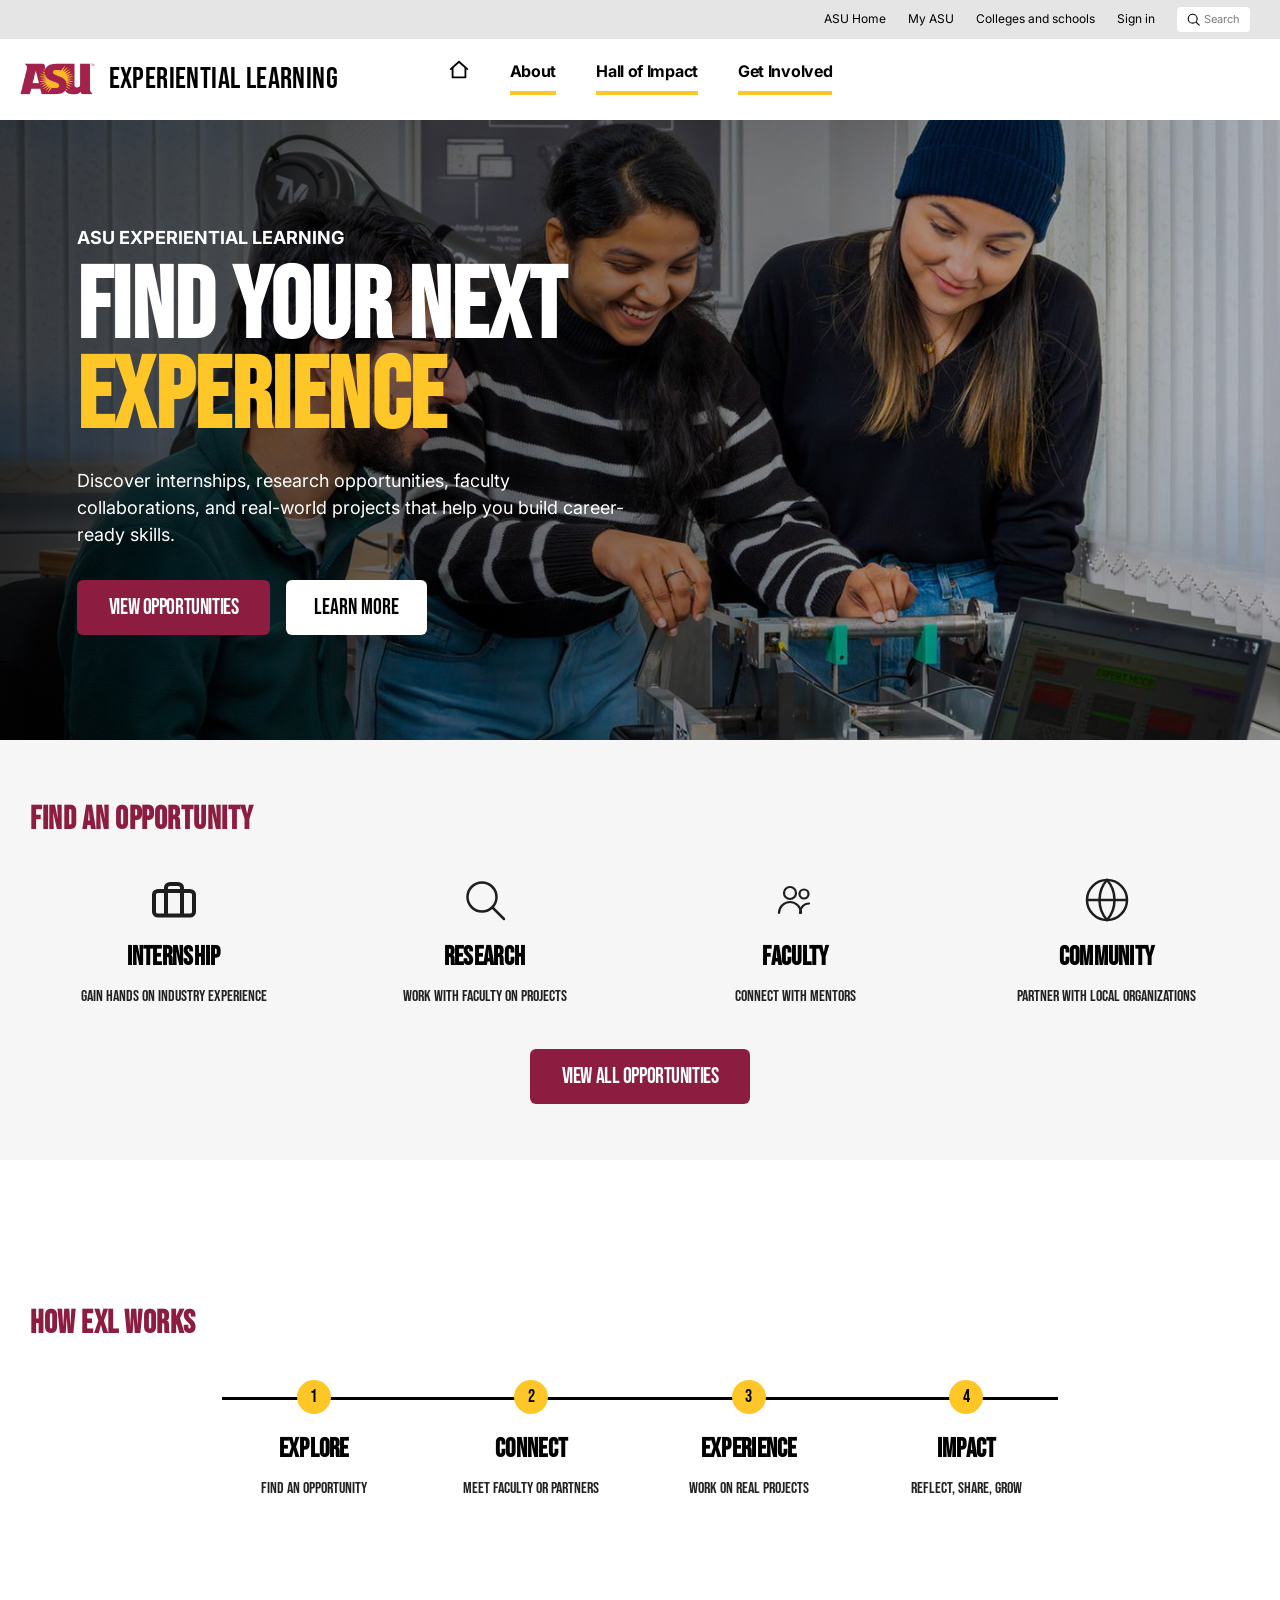
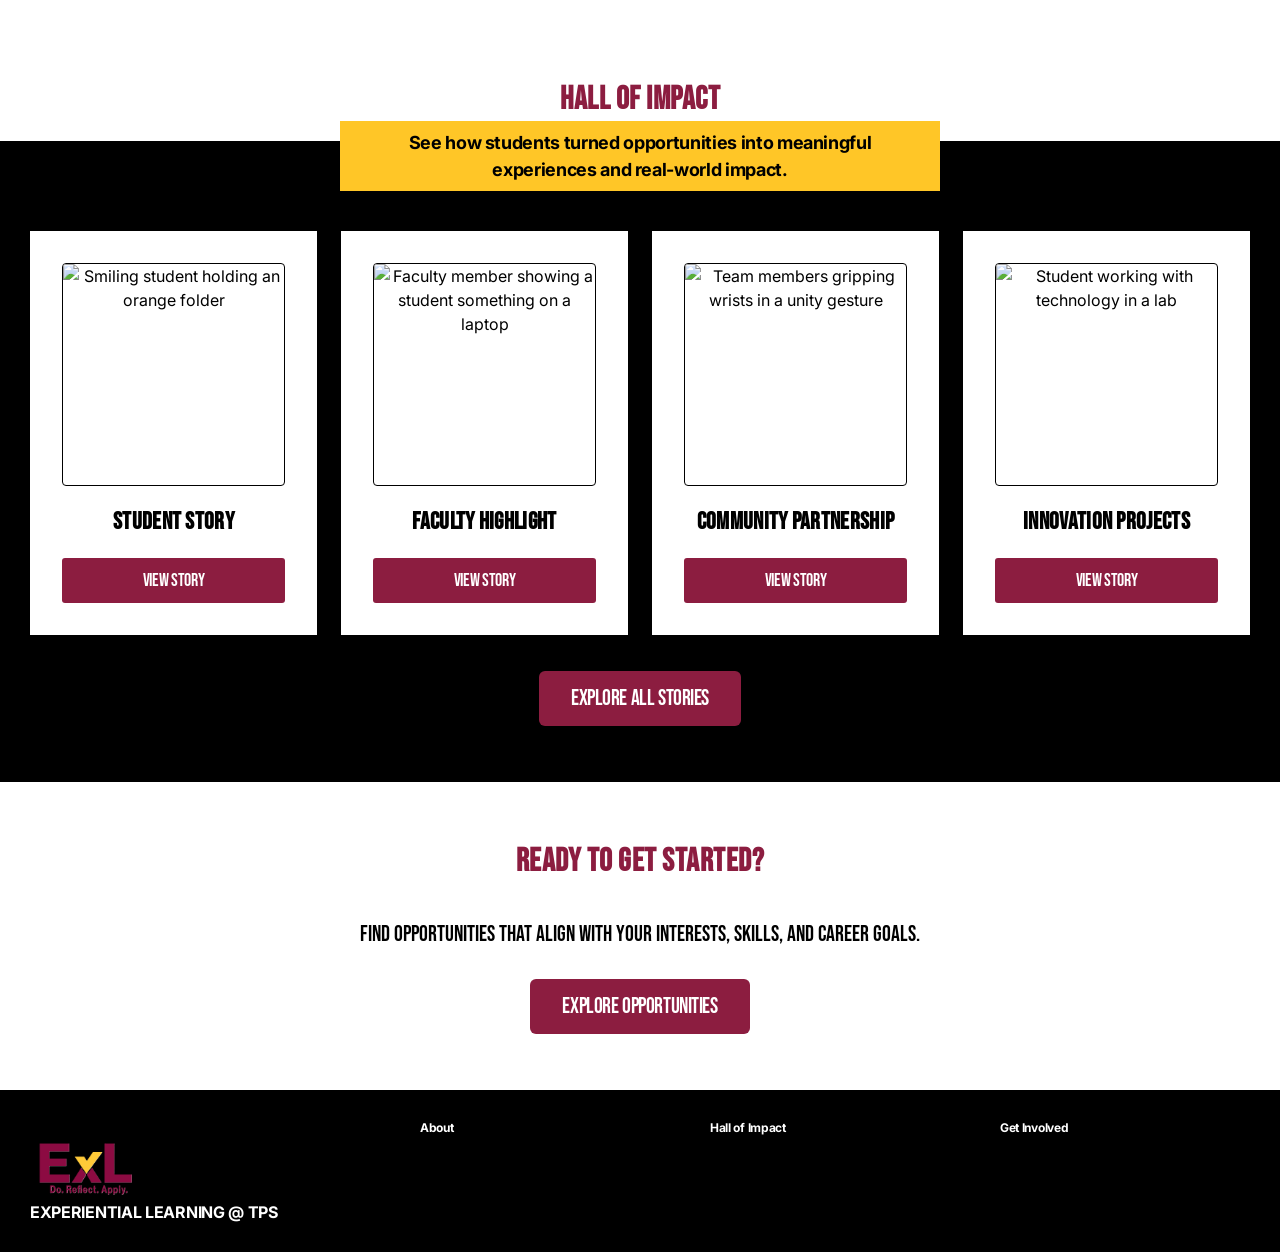
==== index.html @ ffa97330 "edited logo on home bar" ====
<!DOCTYPE html>
<html lang="en">

<head>
  <meta charset="UTF-8">
  <meta name="viewport" content="width=device-width, initial-scale=1.0">
  <title>ExL @ TPS | Homepage</title>
  <link rel="preconnect" href="https://fonts.googleapis.com">
  <link rel="preconnect" href="https://fonts.gstatic.com" crossorigin>
  <link href="https://fonts.googleapis.com/css2?family=Bebas+Neue&family=Inter:wght@400;700&display=swap"
    rel="stylesheet">
  <link rel="stylesheet" href="styles.css">
  <link rel="icon" type="image/x-icon" href="images/favicon.ico">
</head>

<body>

  <!--Utility bar -->
  <div class="utility-bar">
    <div class="utility-inner">
      <a href="#">ASU Home</a>
      <a href="#">My ASU</a>
      <a href="#">Colleges and schools</a>
      <a href="#">Sign in</a>
      <div class="utility-search">
        <svg viewBox="0 0 16 16" fill="none" xmlns="http://www.w3.org/2000/svg">
          <circle cx="7" cy="7" r="5.5" stroke="#000" stroke-width="1.4" />
          <line x1="11.5" y1="11.5" x2="15" y2="15" stroke="#000" stroke-width="1.4" stroke-linecap="round" />
        </svg>
        <span>Search</span>
      </div>
    </div>
  </div>

  <!-- Header / Nav -->
  <header class="main-nav">
     <div class="nav-inner">
      <div class="logo-container header-brand">
      <a href="index.html">
        <img class="asu-header-logo" src="images/asu-logo.png" alt="ASU logo">
      </a>
      <span>Experiential Learning</span>
    </div>
    
      <nav class="primary-links">
        <ul>
          <li class="no-line home-icon">
            <a href="index.html">
              <svg viewBox="0 0 24 24" fill="none" xmlns="http://www.w3.org/2000/svg">
                <path d="M3 11L12 3L21 11" stroke="#000" stroke-width="2" stroke-linecap="round"
                  stroke-linejoin="round" />
                <path d="M5 9.5V20H19V9.5" stroke="#000" stroke-width="2" stroke-linecap="round"
                  stroke-linejoin="round" />
              </svg>
            </a>
          </li>
          <li><a href="#">About</a></li>
          <li><a href="hall-of-impact.html">Hall of Impact</a></li>
          <li><a href="#">Get Involved</a></li>
        </ul>
      </nav>
    </div>
  </header>

  <!-- Hero -->
 <section class="hoi-hero home-hero">
  <div class="hoi-hero-content">
    <p class="hoi-eyebrow">ASU EXPERIENTIAL LEARNING</p>
    <h1>FIND YOUR NEXT <span>EXPERIENCE</span></h1>
    <p>Discover internships, research opportunities, faculty collaborations, and real-world
      projects that help you build career-ready skills.</p>
    <div class="hoi-button-row">
      <button class="btn">VIEW OPPORTUNITIES</button>
      <button class="hoi-btn hoi-btn-light">LEARN MORE</button>
    </div>
  </div>
</section>

  <!-- Find an opportunity -->
  <section class="opportunity-section">
    <div class="opportunity-inner">
      <h2>FIND AN OPPORTUNITY</h2>
      <div class="opportunity-grid">
        <div class="opportunity-card">
          <div class="opportunity-icon">
            <svg width="44" height="36" viewBox="0 0 44 36" fill="none" xmlns="http://www.w3.org/2000/svg">
              <path
                d="M30 33.5V5.5C30 4.57174 29.5786 3.6815 28.8284 3.02513C28.0783 2.36875 27.0609 2 26 2H18C16.9391 2 15.9217 2.36875 15.1716 3.02513C14.4214 3.6815 14 4.57174 14 5.5V33.5M6 9H38C40.2091 9 42 10.567 42 12.5V30C42 31.933 40.2091 33.5 38 33.5H6C3.79086 33.5 2 31.933 2 30V12.5C2 10.567 3.79086 9 6 9Z"
                stroke="#1E1E1E" stroke-width="4" stroke-linecap="round" stroke-linejoin="round" />
            </svg>
          </div>
          <h3>INTERNSHIP</h3>
          <p>Gain hands on industry experience</p>
        </div>
        <div class="opportunity-card">
          <div class="opportunity-icon">
            <svg width="44" height="44" viewBox="0 0 44 44" fill="none" xmlns="http://www.w3.org/2000/svg">
              <circle cx="19" cy="19" r="14.5" stroke="#1E1E1E" stroke-width="2.5" />
              <line x1="29.5" y1="29.5" x2="41" y2="41" stroke="#1E1E1E" stroke-width="2.5" stroke-linecap="round" />
            </svg>
          </div>
          <h3>RESEARCH</h3>
          <p>Work with faculty on projects</p>
        </div>
        <div class="opportunity-card">
          <div class="opportunity-icon">
            <svg width="40" height="40" viewBox="0 0 40 40" fill="none" xmlns="http://www.w3.org/2000/svg">
              <circle cx="14" cy="13" r="6" stroke="#1E1E1E" stroke-width="2.2" />
              <path d="M3 33C3 26.9249 8.0589 22 14 22C19.9411 22 25 26.9249 25 33" stroke="#1E1E1E" stroke-width="2.2"
                stroke-linecap="round" />
              <circle cx="28" cy="14" r="4.5" stroke="#1E1E1E" stroke-width="2.2" />
              <path d="M24 33C24 27.8954 28.0294 23.5 33 23.5" stroke="#1E1E1E" stroke-width="2.2"
                stroke-linecap="round" />
            </svg>
          </div>
          <h3>FACULTY</h3>
          <p>Connect with mentors</p>
        </div>
        <div class="opportunity-card">
          <div class="opportunity-icon">
            <svg width="48" height="48" viewBox="0 0 48 48" fill="none" xmlns="http://www.w3.org/2000/svg">
              <circle cx="24" cy="24" r="20" stroke="#1E1E1E" stroke-width="2.5" />
              <path d="M4 24H44" stroke="#1E1E1E" stroke-width="2.5" />
              <path
                d="M24 4C29 9.5 31.5 16.5 31.5 24C31.5 31.5 29 38.5 24 44C19 38.5 16.5 31.5 16.5 24C16.5 16.5 19 9.5 24 4Z"
                stroke="#1E1E1E" stroke-width="2.5" />
            </svg>
          </div>
          <h3>COMMUNITY</h3>
          <p>Partner with local organizations</p>
        </div>
      </div>
      <div class="center">
        <button class="btn">VIEW ALL OPPORTUNITIES</button>
      </div>
    </div>
  </section>

  <!-- How ExL Works -->
  <section class="how-it-works">
    <h2>HOW EXL WORKS</h2>
    <div class="steps">
      <div class="step">
        <div class="step-dot">1</div>
        <h3>EXPLORE</h3>
        <p>Find an opportunity</p>
      </div>
      <div class="step">
        <div class="step-dot">2</div>
        <h3>CONNECT</h3>
        <p>Meet faculty or partners</p>
      </div>
      <div class="step">
        <div class="step-dot">3</div>
        <h3>EXPERIENCE</h3>
        <p>Work on real projects</p>
      </div>
      <div class="step">
        <div class="step-dot">4</div>
        <h3>IMPACT</h3>
        <p>Reflect, share, grow</p>
      </div>
    </div>
  </section>

  <!-- Hall of Impact -->
  <section class="hall-of-impact">
    <div class="hall-inner">
      <h2>HALL OF IMPACT</h2>
      <div class="hall-banner">
        See how students turned opportunities into meaningful
        experiences and real-world impact.
      </div>
      <div class="story-grid">
        <div class="story-card">
          <img src="https://images.unsplash.com/photo-1544717305-2782549b5136?auto=format&fit=crop&w=600&q=80"
            alt="Smiling student holding an orange folder">
          <h3>STUDENT STORY</h3>
          <button class="btn">VIEW STORY</button>
        </div>
        <div class="story-card">
          <img src="https://images.unsplash.com/photo-1664382953647-5c6c76dd63b9?auto=format&fit=crop&w=600&q=80"
            alt="Faculty member showing a student something on a laptop">
          <h3>FACULTY HIGHLIGHT</h3>
          <button class="btn">VIEW STORY</button>
        </div>
        <div class="story-card">
          <img src="https://images.unsplash.com/photo-1600880292089-90a7e086ee0c?auto=format&fit=crop&w=600&q=80"
            alt="Team members gripping wrists in a unity gesture">
          <h3>COMMUNITY PARTNERSHIP</h3>
          <button class="btn">VIEW STORY</button>
        </div>
        <div class="story-card">
          <img src="https://images.unsplash.com/photo-1581094271901-8022df4466f9?auto=format&fit=crop&w=600&q=80"
            alt="Student working with technology in a lab">
          <h3>INNOVATION PROJECTS</h3>
          <button class="btn">VIEW STORY</button>
        </div>
      </div>
      <div class="center">
        <button class="btn">EXPLORE ALL STORIES</button>
      </div>
    </div>
  </section>

  <!-- Ready to get started -->
  <section class="cta-section">
    <h2>READY TO GET STARTED?</h2>
    <p>Find opportunities that align with your interests, skills, and career goals.</p>
    <button class="btn">EXPLORE OPPORTUNITIES</button>
  </section>

  <!-- Footer -->
    <footer>
    <div class="footer-inner">
      <div class="footer-column">
        <div class="logo-container">
          <img class="logo-image exl-logo" src="images/logo.png" alt="ExL Impact logo">
        </div>
        <p>EXPERIENTIAL LEARNING @ TPS</p>
      </div>

      <div class="footer-column">
        <a href="#">About</a>
      </div>

      <div class="footer-column">
        <a href="hall-of-impact.html">Hall of Impact</a>
      </div>

      <div class="footer-column">
        <a href="placeholder-get-involved.html">Get Involved</a>
      </div>
    </div>
  </footer>

</body>

</html>
---- styles.css ----
/* =========================================================
   ExL Impact Website Styles
   Organized: Variables → Base → Header → Homepage → Hall → Footer → Responsive
   ========================================================= */

/* =============================
   1. Variables
   ============================= */
:root {
  --asu-maroon: #8C1D40;
  --asu-gold: #FFC627;
  --asu-black: #000000;
  --asu-white: #FFFFFF;
  --light-gray: #F1F1F1;
  --utility-gray: #E5E5E5;
  --icon-color: #1E1E1E;

  --font-display: 'Bebas Neue', Arial, Helvetica, sans-serif;
  --font-ui: 'Inter', Arial, Helvetica, sans-serif;

  --page-max: 1300px;
  --section-pad: 72px 6%;
  --shadow-soft: 0 8px 22px rgba(0, 0, 0, 0.16);
}

/* =============================
   2. Reset / Base
   ============================= */
* {
  margin: 0;
  padding: 0;
  box-sizing: border-box;
}

body {
  font-family: var(--font-ui);
  color: var(--asu-black);
  background-color: var(--asu-white);
  line-height: 1.5;
}

a {
  color: inherit;
  text-decoration: none;
}

ul {
  list-style: none;
}

img {
  display: block;
  max-width: 100%;
}

button {
  font-family: var(--font-display);
  cursor: pointer;
  border: none;
}

.center {
  text-align: center;
}

/* =============================
   3. Utility Bar
   ============================= */
.utility-bar {
  background-color: var(--utility-gray);
  font-family: var(--font-ui);
  font-size: 12px;
}

.utility-inner {
  max-width: var(--page-max);
  margin: 0 auto;
  padding: 7px 30px;
  display: flex;
  justify-content: flex-end;
  align-items: center;
  gap: 22px;
  color: var(--asu-black);
}

.utility-bar a:hover {
  color: var(--asu-maroon);
}

.utility-search {
  display: flex;
  align-items: center;
  gap: 4px;
  background: var(--asu-white);
  border-radius: 4px;
  padding: 4px 10px;
}

.utility-search svg {
  width: 13px;
  height: 13px;
}

.utility-search span {
  opacity: 0.5;
  font-size: 11px;
}

/* =============================
   4. Header / Navigation
   ============================= */
.main-nav {
  background-color: var(--asu-white);
}

.nav-inner {
  max-width: var(--page-max);
  margin: 0 auto;
  padding: 10px 20px;
  display: grid;
  grid-template-columns: 1fr auto 1fr;
  align-items: center;
}

.logo-container,
.header-brand {
  display: flex;
  align-items: center;
}

.header-brand {
  gap: 14px;
}

.asu-header-logo {
  height: 34px;
  width: auto;
}

.header-brand span {
  font-family: var(--font-display);
  font-size: 28px;
  color: var(--asu-black);
  letter-spacing: 0.4px;
}

.logo-image {
  height: 60px;
  width: auto;
}

.logo-image.exl-logo {
  height: 82px;
  width: auto;
}

.primary-links {
  justify-self: center;
}

.primary-links ul {
  display: flex;
  gap: 40px;
  font-family: var(--font-ui);
  font-weight: 700;
  font-size: 16px;
  letter-spacing: -0.019em;
}

.primary-links li a {
  display: inline-block;
  padding-bottom: 8px;
  border-bottom: 4px solid var(--asu-gold);
}

.primary-links li.no-line a {
  border-bottom-color: transparent;
}

.primary-links a:hover {
  color: var(--asu-maroon);
}

.home-icon svg {
  width: 22px;
  height: 22px;
}

.home-icon a:hover svg path {
  stroke: var(--asu-maroon);
}

/* =============================
   5. Shared Buttons
   ============================= */
.btn,
.hoi-btn,
.see-all-btn {
  display: inline-block;
  font-family: var(--font-display);
}

.btn {
  background-color: var(--asu-maroon);
  color: var(--asu-white);
  font-size: 22px;
  letter-spacing: -0.019em;
  padding: 14px 32px;
  border-radius: 6px;
}

.btn:hover {
  background-color: #6e1631;
}

.hoi-btn {
  font-size: 22px;
  padding: 14px 28px;
  border-radius: 6px;
}

.hoi-btn-gold {
  background: var(--asu-gold);
  color: var(--asu-black);
}

.hoi-btn-light {
  background: var(--asu-white);
  color: var(--asu-black);
}

.see-all-wrap {
  text-align: center;
  margin-top: 36px;
}

.see-all-btn {
  background: var(--asu-maroon);
  color: var(--asu-white);
  font-size: 24px;
  padding: 12px 28px;
  border-radius: 999px;
}

/* =============================
   6. Homepage
   ============================= */
.hero-wrap {
  background-color: var(--asu-white);
  box-shadow: 0 4px 10px rgba(0, 0, 0, 0.12);
  padding: 24px 0 36px;
}

.hero {
  max-width: var(--page-max);
  margin: 0 auto;
  padding: 0 30px;
  text-align: center;
}

.hero-image-frame {
  max-width: 915px;
  margin: 0 auto;
}

.hero-image {
  width: 100%;
  aspect-ratio: 915 / 269;
  height: auto;
  object-fit: cover;
  object-position: center 30%;
}

.hero h1,
.opportunity-section h2,
.how-it-works h2,
.hall-of-impact h2,
.cta-section h2 {
  font-family: var(--font-display);
  color: var(--asu-maroon);
  letter-spacing: 0.5px;
}

.hero h1 {
  font-size: 40px;
  margin: 28px 0 20px;
}

.hero-banner {
  display: inline-block;
  max-width: 760px;
  background-color: var(--asu-gold);
  padding: 16px 32px;
  font-family: var(--font-ui);
  font-weight: 700;
  font-size: 18px;
  letter-spacing: -0.019em;
}

.opportunity-section {
  position: relative;
  padding: 56px 30px;
  background-image:
    linear-gradient(rgba(245, 245, 245, 0.88), rgba(245, 245, 245, 0.88)),
    url('https://images.unsplash.com/photo-1608303588026-884930af2559?auto=format&fit=crop&w=1600&q=60');
  background-size: cover;
  background-position: center;
}

.opportunity-inner,
.hall-inner {
  max-width: var(--page-max);
  margin: 0 auto;
}

.opportunity-section h2,
.how-it-works h2,
.hall-of-impact h2,
.cta-section h2 {
  font-size: 32px;
  margin-bottom: 32px;
}

.opportunity-grid,
.story-grid {
  display: flex;
  gap: 24px;
  flex-wrap: wrap;
}

.opportunity-grid {
  justify-content: space-between;
  margin-bottom: 40px;
}

.opportunity-card {
  flex: 1;
  min-width: 180px;
  text-align: center;
}

.opportunity-icon {
  height: 48px;
  display: flex;
  align-items: center;
  justify-content: center;
  margin-bottom: 14px;
  font-size: 42px;
  color: var(--icon-color);
}

.opportunity-card h3,
.step h3 {
  font-family: var(--font-display);
  font-size: 26px;
  letter-spacing: 0.3px;
  margin-bottom: 8px;
}

.opportunity-card p,
.step p {
  font-family: var(--font-display);
  font-size: 16px;
  color: #222;
}

.how-it-works {
  position: relative;
  max-width: var(--page-max);
  margin: 0 auto;
  padding: 140px 30px;
}

.steps {
  max-width: 870px;
  margin: 0 auto;
  display: flex;
  justify-content: space-between;
  position: relative;
}

.steps::before {
  content: "";
  position: absolute;
  top: 17px;
  left: 17px;
  right: 17px;
  height: 3px;
  background-color: var(--asu-black);
  z-index: 0;
}

.step {
  position: relative;
  z-index: 1;
  flex: 1;
  text-align: center;
}

.step-dot {
  width: 34px;
  height: 34px;
  border-radius: 50%;
  background-color: var(--asu-gold);
  margin: 0 auto 16px;
  display: flex;
  align-items: center;
  justify-content: center;
  font-family: var(--font-display);
  font-size: 18px;
  color: var(--asu-black);
}

.hall-of-impact {
  margin-top: 100px;
  position: relative;
  background-color: var(--asu-black);
  color: var(--asu-white);
  padding: 10px 30px 56px;
  background-image: url('https://images.unsplash.com/photo-1664179550988-5cc4755ab6e5?auto=format&fit=crop&w=1600&q=60');
  background-size: cover;
  background-position: center;
}

.hall-of-impact h2 {
  text-align: center;
  margin-top: -85px;
  padding: 10px 85px;
}

.hall-banner {
  display: block;
  max-width: 600px;
  margin: -45px auto 40px;
  background-color: var(--asu-gold);
  color: var(--asu-black);
  padding: 8px 16px;
  font-family: var(--font-ui);
  font-weight: 700;
  font-size: 18px;
  letter-spacing: -0.019em;
  text-align: center;
}

.story-grid {
  margin-bottom: 36px;
}

.story-card {
  flex: 1;
  min-width: 200px;
  background-color: var(--asu-white);
  color: var(--asu-black);
  padding: 32px;
  text-align: center;
}

.story-card img {
  width: 100%;
  aspect-ratio: 1 / 1;
  object-fit: cover;
  object-position: center 20%;
  border: 1px solid var(--asu-black);
  border-radius: 4px;
  margin-bottom: 18px;
}

.story-card h3 {
  font-family: var(--font-display);
  font-size: 24px;
  letter-spacing: 0.3px;
  margin-bottom: 18px;
}

.story-card .btn {
  width: 100%;
  padding: 12px 0;
  font-size: 18px;
  border-radius: 3px;
}

.cta-section {
  max-width: var(--page-max);
  margin: 0 auto;
  padding: 56px 30px;
  text-align: center;
}

.cta-section p {
  font-family: var(--font-display);
  font-size: 22px;
  margin-bottom: 28px;
}

/* =============================
   7. Hall of Impact Page
   ============================= */
.hoi-hero {
  min-height: 620px;
  padding: 80px 6%;
  display: flex;
  align-items: center;
  background:
    linear-gradient(to right, rgba(0, 0, 0, 0.72), rgba(0, 0, 0, 0.2)),
    url("images/hero-image.png") center / cover no-repeat;
  color: var(--asu-white);
}

.hoi-hero-content {
  max-width: 760px;
}

.hoi-eyebrow {
  font-family: var(--font-ui);
  font-weight: 700;
  margin-bottom: 12px;
}

.hoi-maroon {
  color: var(--asu-maroon);
}

.hoi-hero h1 {
  font-family: var(--font-display);
  font-size: clamp(56px, 8vw, 100px);
  line-height: 0.9;
  letter-spacing: 0.5px;
  margin-bottom: 24px;
}

.hoi-hero h1 span {
  color: var(--asu-gold);
}

.hoi-hero p {
  max-width: 560px;
  font-size: 18px;
}

.hoi-button-row {
  display: flex;
  gap: 16px;
  flex-wrap: wrap;
  margin-top: 32px;
}

/* Metrics are removed from the page. Keep this hidden in case old HTML remains. */
.hoi-stats {
  display: none;
}

/* Hall pathway arrow section */

.hoi-pathway {
  padding: 0;
  display: grid;
  grid-template-columns: 300px 1fr;
  background: #f3f3f3;
  min-height: 170px;
}

.hoi-section-intro {
  background: var(--asu-maroon);
  color: white;
  padding: 28px 34px;
  clip-path: polygon(0 0, 78% 0, 100% 50%, 78% 100%, 0 100%);
}

.hoi-section-intro .hoi-eyebrow,
.hoi-section-intro h2 {
  color: white;
}

.hoi-section-intro h2 {
  font-size: 42px;
  line-height: 1;
}

.hoi-pathway-grid {
  display: grid;
  grid-template-columns: repeat(4, 1fr);
  align-items: center;
}

.hoi-pathway-card {
  background: transparent;
  border-top: none;
  border-left: 1px solid #cfcfcf;
  padding: 28px 24px;
  text-align: center;
  box-shadow: none;
}

.hoi-pathway-card:hover {
  transform: none;
  box-shadow: none;
}

.hoi-opportunity-icon {
  height: 32px;
  margin-bottom: 10px;
}

.hoi-opportunity-icon svg {
  width: 34px;
  height: 34px;
}

.hoi-pathway-card h3 {
  font-size: 18px;
  margin-bottom: 8px;
}

.hoi-pathway-card p {
  font-family: var(--font-display);
  font-size: 13px;
  line-height: 1.15;
  max-width: 120px;
  margin: 0 auto;
}

.hoi-card-grid {
  display: grid;
  grid-template-columns: repeat(3, 1fr);
  gap: 28px;
}

.hoi-card {
  overflow: hidden;
  background: var(--asu-white);
  border-radius: 22px;
  box-shadow: var(--shadow-soft);
}

.hoi-card img {
  width: 100%;
  height: 330px;
  object-fit: cover;
}

.hoi-card-content {
  padding: 24px;
}

.hoi-tag {
  display: inline-block;
  background: var(--asu-gold);
  color: var(--asu-black);
  padding: 7px 16px;
  border-radius: 999px;
  font-weight: 700;
  margin-bottom: 14px;
}

.hoi-tag:hover {
  text-decoration: underline;
}

.hoi-stories {
  display: grid;
  grid-template-columns: 1fr 1fr;
  min-height: 520px;
}

.hoi-story-panel {
  position: relative;
  overflow: hidden;
}

.hoi-story-panel img {
  width: 100%;
  height: 100%;
  object-fit: cover;
}

.hoi-story-overlay {
  position: absolute;
  inset: 0;
  padding: 56px;
  display: flex;
  flex-direction: column;
  justify-content: flex-end;
}

.hoi-story-gold {
  background: linear-gradient(to top, rgba(255, 198, 39, 0.92), rgba(255, 198, 39, 0.25));
  color: var(--asu-black);
}

.hoi-story-dark {
  background: linear-gradient(to top, rgba(0, 0, 0, 0.82), rgba(0, 0, 0, 0.15));
  color: var(--asu-white);
}

.hoi-story-overlay blockquote {
  font-family: var(--font-display);
  font-size: clamp(36px, 4vw, 56px);
  line-height: 0.95;
  margin-bottom: 18px;
}

.hoi-date {
  width: fit-content;
  background: var(--asu-black);
  color: var(--asu-white);
  padding: 12px 16px;
  font-weight: 700;
  margin-bottom: 16px;
}

.hoi-story-dark h2 {
  font-family: var(--font-display);
  font-size: clamp(38px, 5vw, 60px);
  line-height: 0.95;
  margin-bottom: 14px;
}

.hoi-story-dark p {
  max-width: 440px;
  margin-bottom: 22px;
}

.hoi-cta {
  padding: 64px 30px;
  text-align: center;
  background: var(--asu-maroon);
  color: var(--asu-white);
}

.hoi-cta h2 {
  color: var(--asu-white);
  margin-bottom: 16px;
}

.hoi-cta p {
  font-size: 18px;
  margin-bottom: 28px;
}

/* =============================
   8. Footer
   ============================= */
footer {
  background: var(--asu-black);
  color: var(--asu-white);
  padding: 28px 30px;
}

.footer-inner {
  max-width: var(--page-max);
  margin: 0 auto;
  display: grid;
  grid-template-columns: 1.4fr 1fr 1fr 1fr;
  gap: 40px;
  align-items: start;
  text-align: left;
  font-family: var(--font-ui);
  font-weight: 700;
  letter-spacing: -0.019em;
}

.footer-column {
  display: flex;
  flex-direction: column;
  align-items: flex-start;
  text-align: left;
}

.footer-column h4 {
  font-family: var(--font-display);
  font-size: 24px;
  margin-bottom: 8px;
  color: var(--asu-white);
}

.footer-column a {
  display: block;
  color: var(--asu-white);
  font-size: 12px;
  line-height: 1.7;
}

.footer-logo-column {
  align-items: flex-start;
}

.footer-exl-logo {
  height: 48px;
  width: auto;
  margin-bottom: 8px;
}

.footer-logo-column p {
  font-size: 11px;
  font-weight: 700;
}

/* Header height fix */

.nav-inner {
  padding: 18px 20px;
}

.asu-header-logo {
  height: 42px;
}

.header-brand span {
  font-size: 30px;
}


/* Footer logo size fix */

.footer-exl-logo {
  height: 72px;
}

.footer-logo-column p {
  font-size: 12px;
  margin-top: 4px;
}

.footer-social {
    display: flex;
    gap: 10px;
    margin-top: 12px;
    font-size: 12px;
    color: white;
    opacity: .85;
}

/* =============================
   9. Responsive
   ============================= */
@media (max-width: 900px) {
  .nav-inner {
    grid-template-columns: 1fr;
    justify-items: center;
    gap: 16px;
  }

  .primary-links ul {
    gap: 20px;
    flex-wrap: wrap;
    justify-content: center;
  }

  .utility-inner {
    justify-content: center;
    flex-wrap: wrap;
    gap: 12px;
  }

  .opportunity-grid,
  .story-grid {
    flex-direction: column;
  }

  .steps {
    max-width: 100%;
  }

  .hero-image {
    aspect-ratio: 4 / 3;
    object-position: center 20%;
  }

  .hero h1 {
    font-size: 28px;
  }

  .hoi-pathway-grid,
  .hoi-card-grid,
  .hoi-stories,
  .footer-inner {
    grid-template-columns: 1fr;
  }

  .hoi-hero {
    min-height: 520px;
  }

  .hoi-story-panel {
    min-height: 420px;
  }
}
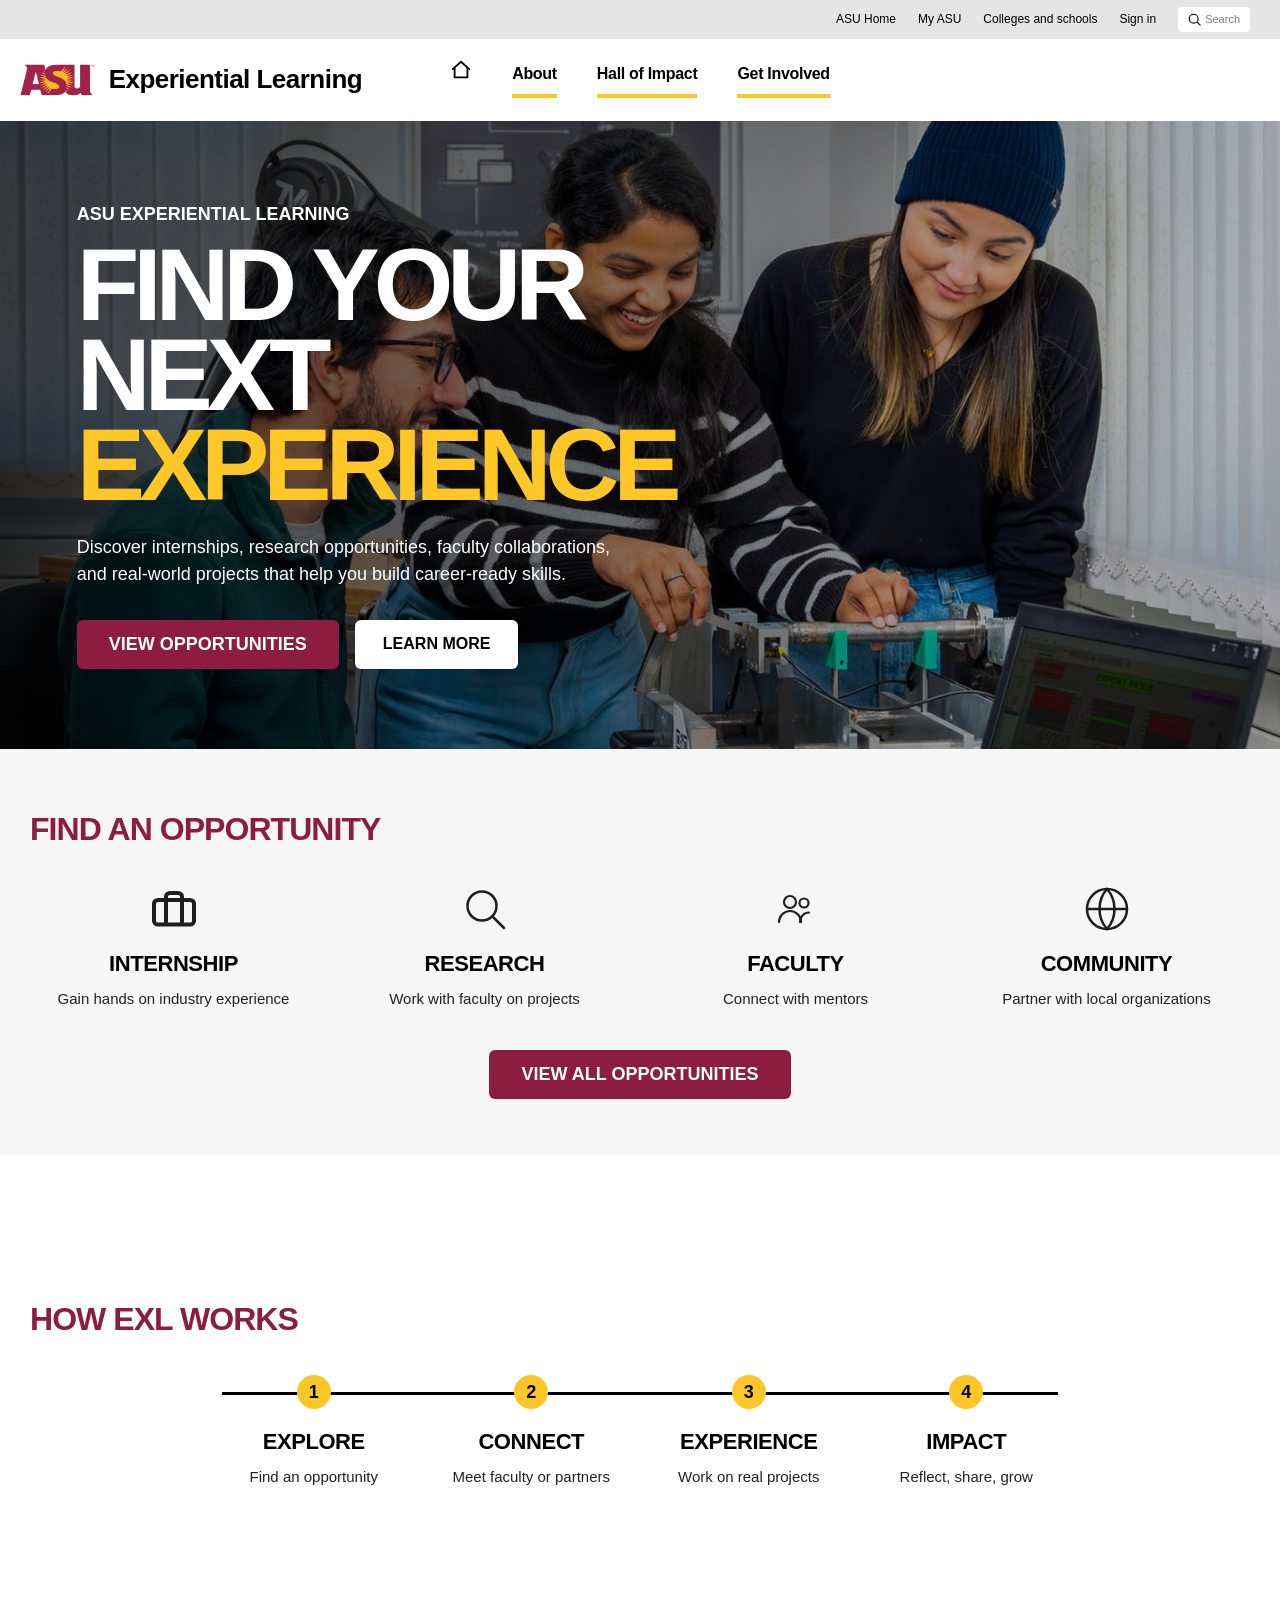
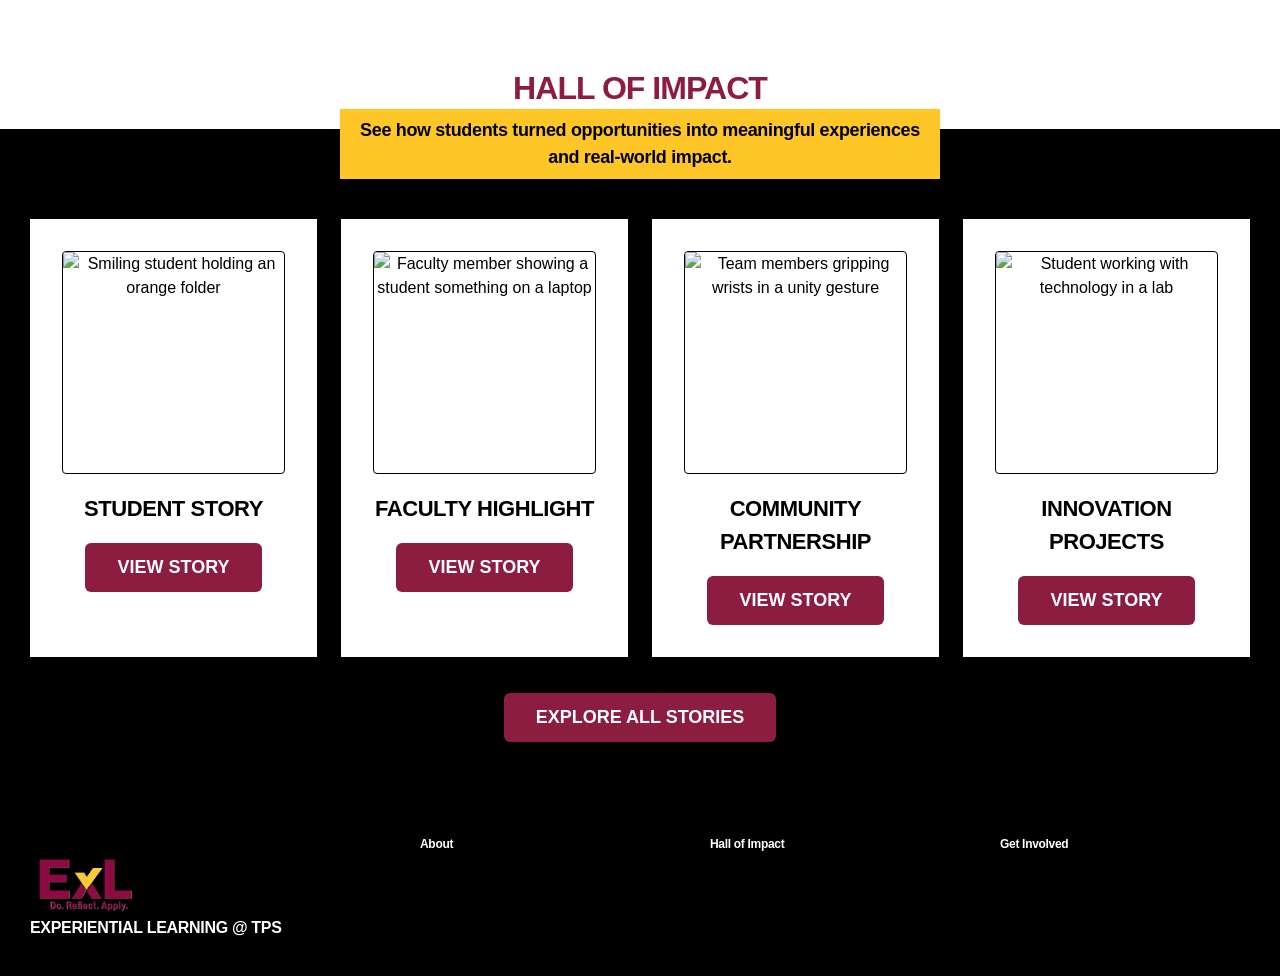
==== commit 02cea827: "Merge d4129e28108b188da12cc574b171d510e9e68609 into 4c60a597fb65301018437d61e5d6ce817f8baccc" ====
--- a/index.html
+++ b/index.html
@@ -203,13 +203,6 @@
     </div>
   </section>
 
-  <!-- Ready to get started -->
-  <section class="cta-section">
-    <h2>READY TO GET STARTED?</h2>
-    <p>Find opportunities that align with your interests, skills, and career goals.</p>
-    <button class="btn">EXPLORE OPPORTUNITIES</button>
-  </section>
-
   <!-- Footer -->
     <footer>
     <div class="footer-inner">
--- a/styles.css
+++ b/styles.css
@@ -1,41 +1,65 @@
 /* =========================================================
    ExL Impact Website Styles
-   Organized: Variables → Base → Header → Homepage → Hall → Footer → Responsive
+   Sections:
+   1. Variables
+   2. Reset / Base
+   3. Utility Bar
+   4. Header / Navigation
+   5. Shared Buttons
+   6. Homepage Sections
+   7. Hall of Impact Page
+      7A. Hero
+      7B. Pathway Arrow Section
+      7C. Featured Opportunities
+      7D. Student Stories
+      7E. CTA Banner
+   8. Footer
+   9. Responsive
    ========================================================= */
 
-/* =============================
+/* =========================================================
    1. Variables
-   ============================= */
+   ========================================================= */
+
 :root {
   --asu-maroon: #8C1D40;
   --asu-gold: #FFC627;
   --asu-black: #000000;
   --asu-white: #FFFFFF;
+
   --light-gray: #F1F1F1;
+  --section-gray: #F3F3F3;
   --utility-gray: #E5E5E5;
+  --line-gray: #CFCFCF;
+
   --icon-color: #1E1E1E;
 
-  --font-display: 'Bebas Neue', Arial, Helvetica, sans-serif;
-  --font-ui: 'Inter', Arial, Helvetica, sans-serif;
+  /* ASU-aligned web typography */
+  --font-display: Arial, Helvetica, sans-serif;
+  --font-ui: Arial, Helvetica, sans-serif;
 
   --page-max: 1300px;
-  --section-pad: 72px 6%;
   --shadow-soft: 0 8px 22px rgba(0, 0, 0, 0.16);
 }
 
-/* =============================
+/* =========================================================
    2. Reset / Base
-   ============================= */
+   ========================================================= */
+
 * {
   margin: 0;
   padding: 0;
   box-sizing: border-box;
 }
 
+html {
+  scroll-behavior: smooth;
+}
+
 body {
   font-family: var(--font-ui);
   color: var(--asu-black);
-  background-color: var(--asu-white);
+  background: var(--asu-white);
   line-height: 1.5;
 }
 
@@ -54,20 +78,21 @@
 }
 
 button {
-  font-family: var(--font-display);
+  border: none;
   cursor: pointer;
-  border: none;
+  font-family: var(--font-ui);
 }
 
 .center {
   text-align: center;
 }
 
-/* =============================
+/* =========================================================
    3. Utility Bar
-   ============================= */
+   ========================================================= */
+
 .utility-bar {
-  background-color: var(--utility-gray);
+  background: var(--utility-gray);
   font-family: var(--font-ui);
   font-size: 12px;
 }
@@ -106,17 +131,18 @@
   font-size: 11px;
 }
 
-/* =============================
+/* =========================================================
    4. Header / Navigation
-   ============================= */
+   ========================================================= */
+
 .main-nav {
-  background-color: var(--asu-white);
+  background: var(--asu-white);
 }
 
 .nav-inner {
   max-width: var(--page-max);
   margin: 0 auto;
-  padding: 10px 20px;
+  padding: 20px 20px;
   display: grid;
   grid-template-columns: 1fr auto 1fr;
   align-items: center;
@@ -133,15 +159,17 @@
 }
 
 .asu-header-logo {
-  height: 34px;
+  height: 42px;
   width: auto;
 }
 
 .header-brand span {
-  font-family: var(--font-display);
-  font-size: 28px;
+  font-family: var(--font-ui);
+  font-size: 26px;
+  font-weight: 700;
   color: var(--asu-black);
-  letter-spacing: 0.4px;
+  letter-spacing: -0.02em;
+  text-transform: none;
 }
 
 .logo-image {
@@ -160,6 +188,7 @@
 
 .primary-links ul {
   display: flex;
+  align-items: center;
   gap: 40px;
   font-family: var(--font-ui);
   font-weight: 700;
@@ -190,33 +219,36 @@
   stroke: var(--asu-maroon);
 }
 
-/* =============================
+/* =========================================================
    5. Shared Buttons
-   ============================= */
+   ========================================================= */
+
 .btn,
 .hoi-btn,
-.see-all-btn {
+.see-all-btn,
+.hoi-cta-button {
   display: inline-block;
-  font-family: var(--font-display);
+  font-family: var(--font-ui);
+  font-weight: 700;
 }
 
 .btn {
-  background-color: var(--asu-maroon);
+  background: var(--asu-maroon);
   color: var(--asu-white);
-  font-size: 22px;
-  letter-spacing: -0.019em;
+  font-size: 18px;
   padding: 14px 32px;
   border-radius: 6px;
 }
 
 .btn:hover {
-  background-color: #6e1631;
+  background: #6E1631;
 }
 
 .hoi-btn {
-  font-size: 22px;
+  font-size: 16px;
   padding: 14px 28px;
   border-radius: 6px;
+  text-transform: none;
 }
 
 .hoi-btn-gold {
@@ -237,16 +269,18 @@
 .see-all-btn {
   background: var(--asu-maroon);
   color: var(--asu-white);
-  font-size: 24px;
+  font-size: 16px;
   padding: 12px 28px;
   border-radius: 999px;
-}
-
-/* =============================
-   6. Homepage
-   ============================= */
+  text-transform: none;
+}
+
+/* =========================================================
+   6. Homepage Sections
+   ========================================================= */
+
 .hero-wrap {
-  background-color: var(--asu-white);
+  background: var(--asu-white);
   box-shadow: 0 4px 10px rgba(0, 0, 0, 0.12);
   padding: 24px 0 36px;
 }
@@ -276,9 +310,10 @@
 .how-it-works h2,
 .hall-of-impact h2,
 .cta-section h2 {
-  font-family: var(--font-display);
+  font-family: var(--font-ui);
+  font-weight: 700;
   color: var(--asu-maroon);
-  letter-spacing: 0.5px;
+  letter-spacing: -0.03em;
 }
 
 .hero h1 {
@@ -289,7 +324,7 @@
 .hero-banner {
   display: inline-block;
   max-width: 760px;
-  background-color: var(--asu-gold);
+  background: var(--asu-gold);
   padding: 16px 32px;
   font-family: var(--font-ui);
   font-weight: 700;
@@ -302,7 +337,7 @@
   padding: 56px 30px;
   background-image:
     linear-gradient(rgba(245, 245, 245, 0.88), rgba(245, 245, 245, 0.88)),
-    url('https://images.unsplash.com/photo-1608303588026-884930af2559?auto=format&fit=crop&w=1600&q=60');
+    url("https://images.unsplash.com/photo-1608303588026-884930af2559?auto=format&fit=crop&w=1600&q=60");
   background-size: cover;
   background-position: center;
 }
@@ -351,16 +386,17 @@
 
 .opportunity-card h3,
 .step h3 {
-  font-family: var(--font-display);
-  font-size: 26px;
-  letter-spacing: 0.3px;
+  font-family: var(--font-ui);
+  font-size: 22px;
+  font-weight: 700;
+  letter-spacing: -0.02em;
   margin-bottom: 8px;
 }
 
 .opportunity-card p,
 .step p {
-  font-family: var(--font-display);
-  font-size: 16px;
+  font-family: var(--font-ui);
+  font-size: 15px;
   color: #222;
 }
 
@@ -386,7 +422,7 @@
   left: 17px;
   right: 17px;
   height: 3px;
-  background-color: var(--asu-black);
+  background: var(--asu-black);
   z-index: 0;
 }
 
@@ -401,12 +437,13 @@
   width: 34px;
   height: 34px;
   border-radius: 50%;
-  background-color: var(--asu-gold);
+  background: var(--asu-gold);
   margin: 0 auto 16px;
   display: flex;
   align-items: center;
   justify-content: center;
-  font-family: var(--font-display);
+  font-family: var(--font-ui);
+  font-weight: 700;
   font-size: 18px;
   color: var(--asu-black);
 }
@@ -417,7 +454,7 @@
   background-color: var(--asu-black);
   color: var(--asu-white);
   padding: 10px 30px 56px;
-  background-image: url('https://images.unsplash.com/photo-1664179550988-5cc4755ab6e5?auto=format&fit=crop&w=1600&q=60');
+  background-image: url("https://images.unsplash.com/photo-1664179550988-5cc4755ab6e5?auto=format&fit=crop&w=1600&q=60");
   background-size: cover;
   background-position: center;
 }
@@ -432,7 +469,7 @@
   display: block;
   max-width: 600px;
   margin: -45px auto 40px;
-  background-color: var(--asu-gold);
+  background: var(--asu-gold);
   color: var(--asu-black);
   padding: 8px 16px;
   font-family: var(--font-ui);
@@ -449,7 +486,7 @@
 .story-card {
   flex: 1;
   min-width: 200px;
-  background-color: var(--asu-white);
+  background: var(--asu-white);
   color: var(--asu-black);
   padding: 32px;
   text-align: center;
@@ -466,17 +503,11 @@
 }
 
 .story-card h3 {
-  font-family: var(--font-display);
-  font-size: 24px;
-  letter-spacing: 0.3px;
+  font-family: var(--font-ui);
+  font-size: 22px;
+  font-weight: 700;
+  letter-spacing: -0.02em;
   margin-bottom: 18px;
-}
-
-.story-card .btn {
-  width: 100%;
-  padding: 12px 0;
-  font-size: 18px;
-  border-radius: 3px;
 }
 
 .cta-section {
@@ -487,14 +518,17 @@
 }
 
 .cta-section p {
-  font-family: var(--font-display);
-  font-size: 22px;
+  font-family: var(--font-ui);
+  font-size: 20px;
   margin-bottom: 28px;
 }
 
-/* =============================
+/* =========================================================
    7. Hall of Impact Page
-   ============================= */
+   ========================================================= */
+
+/* 7A. Hall Hero */
+
 .hoi-hero {
   min-height: 620px;
   padding: 80px 6%;
@@ -521,10 +555,11 @@
 }
 
 .hoi-hero h1 {
-  font-family: var(--font-display);
-  font-size: clamp(56px, 8vw, 100px);
-  line-height: 0.9;
-  letter-spacing: 0.5px;
+  font-family: var(--font-ui);
+  font-size: clamp(64px, 8vw, 116px);
+  font-weight: 700;
+  line-height: 0.88;
+  letter-spacing: -0.06em;
   margin-bottom: 24px;
 }
 
@@ -544,36 +579,55 @@
   margin-top: 32px;
 }
 
-/* Metrics are removed from the page. Keep this hidden in case old HTML remains. */
 .hoi-stats {
   display: none;
 }
 
-/* Hall pathway arrow section */
+/* 7B. Pathway Arrow Section */
 
 .hoi-pathway {
+  min-height: 220px;
   padding: 0;
   display: grid;
-  grid-template-columns: 300px 1fr;
-  background: #f3f3f3;
-  min-height: 170px;
-}
-
-.hoi-section-intro {
+  grid-template-columns: 315px 1fr;
+  background: var(--section-gray);
+}
+
+.hoi-pathway-intro {
   background: var(--asu-maroon);
-  color: white;
-  padding: 28px 34px;
+  color: var(--asu-white);
+  padding: 32px 36px;
   clip-path: polygon(0 0, 78% 0, 100% 50%, 78% 100%, 0 100%);
 }
 
-.hoi-section-intro .hoi-eyebrow,
-.hoi-section-intro h2 {
-  color: white;
-}
-
-.hoi-section-intro h2 {
-  font-size: 42px;
-  line-height: 1;
+.hoi-pathway-intro .hoi-eyebrow {
+  color: var(--asu-gold);
+  font-size: 16px;
+  font-weight: 700;
+  margin-bottom: 12px;
+}
+
+.hoi-pathway-intro h2 {
+  position: relative;
+  color: var(--asu-white);
+  font-family: var(--font-ui);
+  font-size: 46px;
+  font-weight: 700;
+  line-height: 1.05;
+  letter-spacing: -0.04em;
+  text-transform: none;
+}
+
+.hoi-pathway-intro h2::after {
+  content: "";
+  position: absolute;
+  left: 70px;
+  bottom: -28px;
+  width: 110px;
+  height: 28px;
+  background: url("images/Vector-1.png") center / contain no-repeat;
+  z-index: 2;
+  display: block;
 }
 
 .hoi-pathway-grid {
@@ -583,12 +637,14 @@
 }
 
 .hoi-pathway-card {
+  height: 100%;
   background: transparent;
-  border-top: none;
-  border-left: 1px solid #cfcfcf;
-  padding: 28px 24px;
+  border-left: 1px solid var(--line-gray);
+  padding: 32px 24px;
   text-align: center;
-  box-shadow: none;
+  display: flex;
+  flex-direction: column;
+  justify-content: center;
 }
 
 .hoi-pathway-card:hover {
@@ -597,8 +653,11 @@
 }
 
 .hoi-opportunity-icon {
-  height: 32px;
-  margin-bottom: 10px;
+  height: 34px;
+  margin-bottom: 12px;
+  display: flex;
+  justify-content: center;
+  align-items: center;
 }
 
 .hoi-opportunity-icon svg {
@@ -607,16 +666,49 @@
 }
 
 .hoi-pathway-card h3 {
-  font-size: 18px;
-  margin-bottom: 8px;
+  font-family: var(--font-ui);
+  font-size: 22px;
+  font-weight: 700;
+  line-height: 1.05;
+  letter-spacing: -0.03em;
+  margin-bottom: 14px;
 }
 
 .hoi-pathway-card p {
-  font-family: var(--font-display);
+  max-width: 150px;
+  margin: 0 auto;
+  font-family: var(--font-ui);
   font-size: 13px;
-  line-height: 1.15;
-  max-width: 120px;
-  margin: 0 auto;
+  font-weight: 700;
+  line-height: 1.25;
+  text-transform: none;
+}
+
+/* 7C. Featured Opportunities */
+
+.hoi-featured {
+  padding: 72px 6%;
+}
+
+.hoi-section-intro {
+  margin-bottom: 32px;
+}
+
+.hoi-section-intro .hoi-eyebrow {
+  color: var(--asu-maroon);
+  font-size: 16px;
+  font-weight: 700;
+  margin-bottom: 10px;
+}
+
+.hoi-section-intro h2 {
+  font-family: var(--font-ui);
+  color: var(--asu-maroon);
+  font-size: clamp(40px, 5vw, 64px);
+  font-weight: 700;
+  line-height: 0.98;
+  letter-spacing: -0.055em;
+  text-transform: none;
 }
 
 .hoi-card-grid {
@@ -648,102 +740,221 @@
   color: var(--asu-black);
   padding: 7px 16px;
   border-radius: 999px;
+  font-size: 14px;
   font-weight: 700;
   margin-bottom: 14px;
 }
 
-.hoi-tag:hover {
-  text-decoration: underline;
-}
-
-.hoi-stories {
+.hoi-card h3 {
+  font-family: var(--font-ui);
+  font-size: 22px;
+  font-weight: 700;
+  line-height: 1.1;
+  letter-spacing: -0.03em;
+  text-transform: none;
+  margin-bottom: 10px;
+}
+
+.hoi-card p {
+  font-size: 15px;
+  line-height: 1.35;
+}
+
+/* 7D. Student Stories */
+
+.hoi-stories-wireframe {
+  min-height: 390px;
   display: grid;
-  grid-template-columns: 1fr 1fr;
-  min-height: 520px;
-}
-
-.hoi-story-panel {
+  grid-template-columns: 30% 24% 46%;
+  background: #000;
+  overflow: hidden;
+}
+
+.story-quote-box {
+  background: var(--asu-gold);
+  padding: 72px 38px 40px;
   position: relative;
-  overflow: hidden;
-}
-
-.hoi-story-panel img {
+  z-index: 2;
+  clip-path: polygon(0 0, 100% 0, 82% 100%, 0% 100%);
+}
+
+.quote-mark {
+  color: var(--asu-maroon);
+  font-size: 56px;
+  font-weight: 700;
+  line-height: .6;
+  margin-bottom: 12px;
+}
+
+.story-quote-box blockquote {
+  font-size: 24px;
+  font-weight: 800;
+  line-height: 1.15;
+  text-transform: none;
+  margin-bottom: 18px;
+}
+
+.story-quote-box p {
+  font-size: 14px;
+  line-height: 1.25;
+  text-transform: none;
+}
+
+.story-quote-box strong {
+  color: var(--asu-maroon);
+}
+
+.story-main-image {
+  margin-left: -75px;
+  z-index: 1;
+}
+
+.story-main-image img {
   width: 100%;
   height: 100%;
   object-fit: cover;
 }
 
-.hoi-story-overlay {
-  position: absolute;
-  inset: 0;
-  padding: 56px;
-  display: flex;
-  flex-direction: column;
-  justify-content: flex-end;
-}
-
-.hoi-story-gold {
-  background: linear-gradient(to top, rgba(255, 198, 39, 0.92), rgba(255, 198, 39, 0.25));
-  color: var(--asu-black);
-}
-
-.hoi-story-dark {
-  background: linear-gradient(to top, rgba(0, 0, 0, 0.82), rgba(0, 0, 0, 0.15));
-  color: var(--asu-white);
-}
-
-.hoi-story-overlay blockquote {
-  font-family: var(--font-display);
-  font-size: clamp(36px, 4vw, 56px);
-  line-height: 0.95;
+.story-cards-area {
+  background: #000;
+  padding: 56px 34px;
+  display: grid;
+  grid-template-columns: repeat(3, 1fr);
+  gap: 24px;
+  align-content: center;
+  position: relative;
+}
+
+.story-mini-card {
+  background: white;
+  padding: 18px 14px;
+  text-align: center;
+}
+
+.story-mini-card img {
+  width: 100%;
+  height: 95px;
+  object-fit: cover;
+  border: 1px solid #111;
+  margin-bottom: 14px;
+}
+
+.story-mini-card h3 {
+  font-size: 17px;
+  font-weight: 800;
+  text-transform: none;
   margin-bottom: 18px;
 }
 
-.hoi-date {
-  width: fit-content;
-  background: var(--asu-black);
-  color: var(--asu-white);
-  padding: 12px 16px;
-  font-weight: 700;
-  margin-bottom: 16px;
-}
-
-.hoi-story-dark h2 {
-  font-family: var(--font-display);
-  font-size: clamp(38px, 5vw, 60px);
-  line-height: 0.95;
-  margin-bottom: 14px;
-}
-
-.hoi-story-dark p {
-  max-width: 440px;
-  margin-bottom: 22px;
-}
+.story-mini-card a {
+  display: block;
+  background: var(--asu-maroon);
+  color: white;
+  padding: 10px 8px;
+  font-size: 18px;
+  font-weight: 800;
+  text-transform: none;
+}
+
+.explore-stories-btn {
+  grid-column: 1 / -1;
+  justify-self: center;
+  background: white;
+  color: black;
+  border-radius: 999px;
+  padding: 18px 54px;
+  font-size: 22px;
+  font-weight: 800;
+  text-transform: none;
+}
+
+/* 7E. CTA Banner */
 
 .hoi-cta {
-  padding: 64px 30px;
-  text-align: center;
+  min-height: 175px;
+  padding: 34px 44px;
   background: var(--asu-maroon);
   color: var(--asu-white);
-}
-
+  display: grid;
+  grid-template-columns: minmax(280px, 420px) 190px 1fr;
+  align-items: center;
+  gap: 18px;
+  text-align: left;
+}
+
+.hoi-cta-text h2,
 .hoi-cta h2 {
-  color: var(--asu-white);
-  margin-bottom: 16px;
-}
-
+  font-family: var(--font-ui);
+  color: var(--asu-gold);
+  font-size: 48px;
+  font-weight: 700;
+  line-height: 0.95;
+  letter-spacing: -0.045em;
+  margin-bottom: 8px;
+  text-decoration: none;
+  text-transform: none;
+}
+
+.hoi-cta-text p,
 .hoi-cta p {
-  font-size: 18px;
-  margin-bottom: 28px;
-}
-
-/* =============================
+  font-size: 13px;
+  font-weight: 700;
+  line-height: 1.2;
+  margin: 0;
+  text-transform: none;
+}
+
+.hoi-cta-arrow {
+  position: relative;
+  width: 190px;
+  height: 78px;
+  justify-self: start;
+  margin-left: -8px;
+}
+
+.arrow-line {
+  position: absolute;
+  width: 140px;
+  left: 0;
+  top: 32px;
+}
+
+.arrow-head {
+  position: absolute;
+  width: 62px;
+  right: 4px;
+  top: 13px;
+}
+
+.hoi-cta-button {
+  justify-self: end;
+  min-width: 220px;
+  padding: 14px 30px;
+  background: var(--asu-white);
+  color: var(--asu-black);
+  border-radius: 999px;
+  display: flex;
+  justify-content: space-between;
+  align-items: center;
+  font-family: var(--font-ui);
+  font-size: 15px;
+  font-weight: 700;
+  text-transform: none;
+}
+
+.hoi-cta-button span {
+  font-size: 28px;
+  line-height: 1;
+}
+
+/* =========================================================
    8. Footer
-   ============================= */
+   ========================================================= */
+
 footer {
   background: var(--asu-black);
   color: var(--asu-white);
-  padding: 28px 30px;
+  padding: 36px 30px;
 }
 
 .footer-inner {
@@ -767,10 +978,12 @@
 }
 
 .footer-column h4 {
-  font-family: var(--font-display);
-  font-size: 24px;
-  margin-bottom: 8px;
   color: var(--asu-white);
+  font-family: var(--font-ui);
+  font-size: 16px;
+  font-weight: 700;
+  margin-bottom: 10px;
+  text-transform: none;
 }
 
 .footer-column a {
@@ -785,55 +998,31 @@
 }
 
 .footer-exl-logo {
-  height: 48px;
+  height: 72px;
   width: auto;
   margin-bottom: 8px;
 }
 
 .footer-logo-column p {
-  font-size: 11px;
-  font-weight: 700;
-}
-
-/* Header height fix */
-
-.nav-inner {
-  padding: 18px 20px;
-}
-
-.asu-header-logo {
-  height: 42px;
-}
-
-.header-brand span {
-  font-size: 30px;
-}
-
-
-/* Footer logo size fix */
-
-.footer-exl-logo {
-  height: 72px;
-}
-
-.footer-logo-column p {
   font-size: 12px;
+  font-weight: 700;
   margin-top: 4px;
 }
 
 .footer-social {
-    display: flex;
-    gap: 10px;
-    margin-top: 12px;
-    font-size: 12px;
-    color: white;
-    opacity: .85;
-}
-
-/* =============================
+  display: flex;
+  gap: 10px;
+  margin-top: 12px;
+  font-size: 12px;
+  color: var(--asu-white);
+  opacity: 0.85;
+}
+
+/* =========================================================
    9. Responsive
-   ============================= */
-@media (max-width: 900px) {
+   ========================================================= */
+
+@media (max-width: 1000px) {
   .nav-inner {
     grid-template-columns: 1fr;
     justify-items: center;
@@ -846,6 +1035,29 @@
     justify-content: center;
   }
 
+  .hoi-pathway {
+    grid-template-columns: 1fr;
+  }
+
+  .hoi-pathway-intro {
+    clip-path: none;
+  }
+
+  .hoi-pathway-grid {
+    grid-template-columns: repeat(2, 1fr);
+  }
+
+  .hoi-cta {
+    grid-template-columns: 1fr;
+    justify-items: start;
+  }
+
+  .hoi-cta-button {
+    justify-self: start;
+  }
+}
+
+@media (max-width: 900px) {
   .utility-inner {
     justify-content: center;
     flex-wrap: wrap;
@@ -870,7 +1082,6 @@
     font-size: 28px;
   }
 
-  .hoi-pathway-grid,
   .hoi-card-grid,
   .hoi-stories,
   .footer-inner {
@@ -881,7 +1092,65 @@
     min-height: 520px;
   }
 
+  .hoi-hero h1 {
+    font-size: clamp(52px, 12vw, 78px);
+  }
+
   .hoi-story-panel {
     min-height: 420px;
   }
 }
+
+@media (max-width: 600px) {
+  .nav-inner {
+    padding: 18px 20px;
+  }
+
+  .header-brand {
+    flex-direction: column;
+    gap: 8px;
+  }
+
+  .header-brand span {
+    font-size: 20px;
+    text-align: center;
+  }
+
+  .primary-links ul {
+    font-size: 14px;
+  }
+
+  .hoi-hero {
+    padding: 60px 6%;
+  }
+
+  .hoi-pathway-grid {
+    grid-template-columns: 1fr;
+  }
+
+  .hoi-pathway-card {
+    border-left: none;
+    border-top: 1px solid var(--line-gray);
+  }
+
+  .hoi-section-intro h2 {
+    font-size: 38px;
+  }
+
+  .hoi-story-overlay {
+    padding: 36px;
+  }
+
+  .hoi-cta {
+    padding: 30px 28px;
+  }
+
+  .hoi-cta-text h2,
+  .hoi-cta h2 {
+    font-size: 38px;
+  }
+
+  .hoi-cta-arrow {
+    width: 170px;
+  }
+}
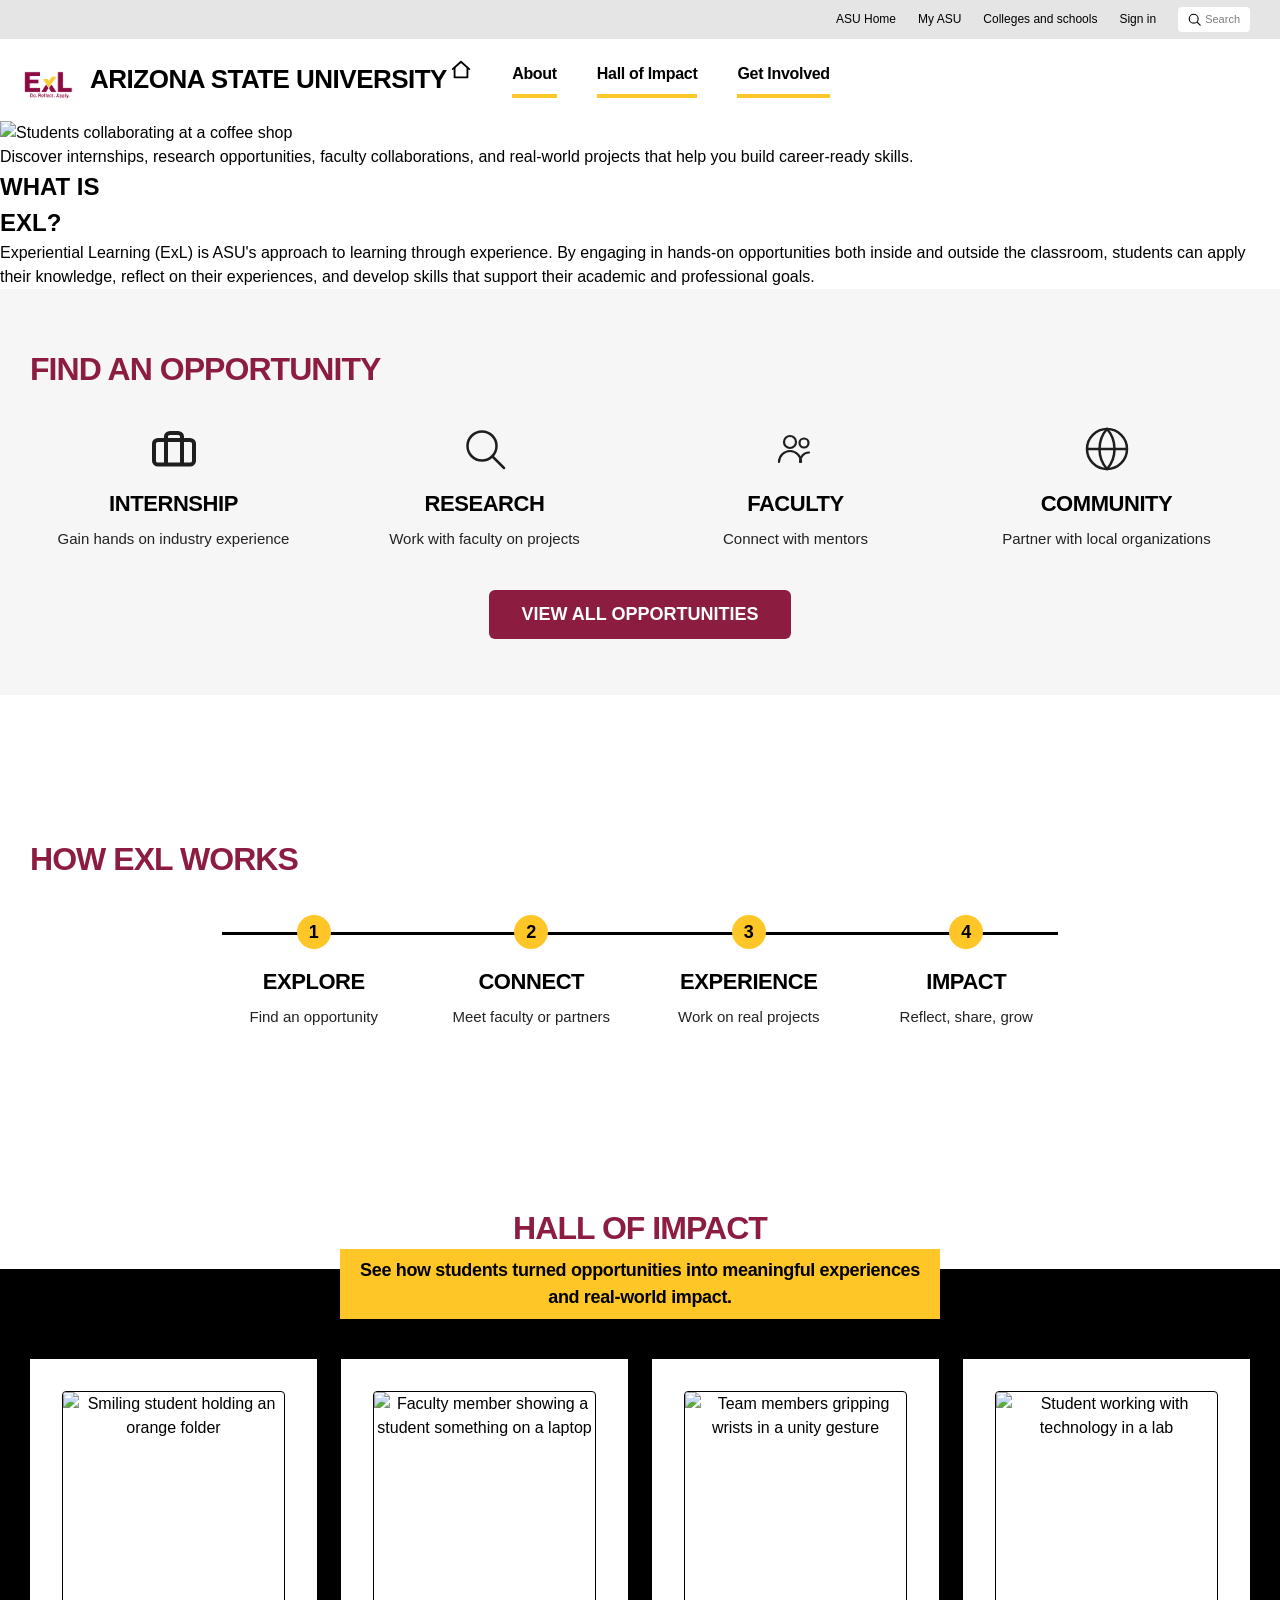
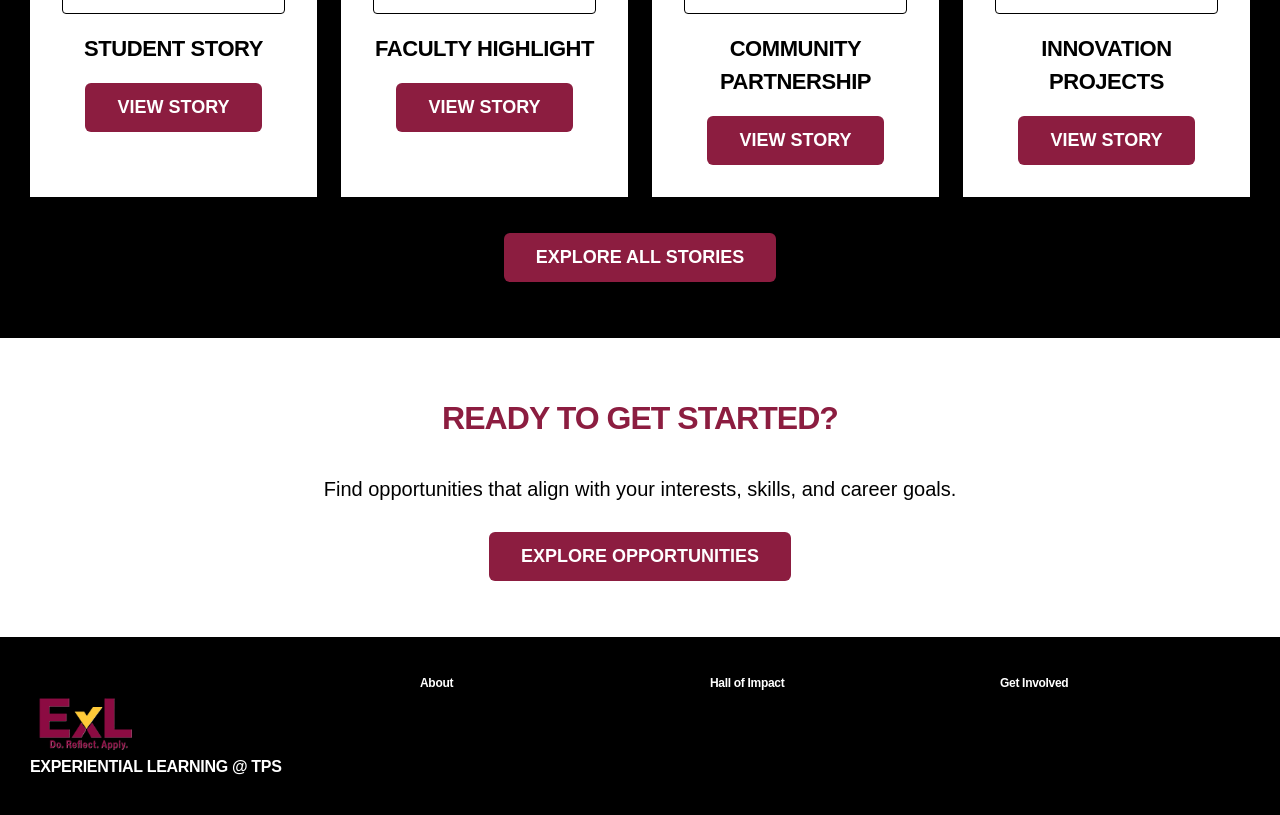
==== commit 90110f7a: "Update index.html Logo and hero updates" ====
--- a/index.html
+++ b/index.html
@@ -37,9 +37,9 @@
      <div class="nav-inner">
       <div class="logo-container header-brand">
       <a href="index.html">
-        <img class="asu-header-logo" src="images/asu-logo.png" alt="ASU logo">
+        <img class="asu-header-logo" src="images/logo.png" alt="ExL Impact logo">
       </a>
-      <span>Experiential Learning</span>
+      <span>ARIZONA STATE UNIVERSITY</span>
     </div>
     
       <nav class="primary-links">
@@ -63,16 +63,25 @@
   </header>
 
   <!-- Hero -->
- <section class="hoi-hero home-hero">
-  <div class="hoi-hero-content">
-    <p class="hoi-eyebrow">ASU EXPERIENTIAL LEARNING</p>
-    <h1>FIND YOUR NEXT <span>EXPERIENCE</span></h1>
-    <p>Discover internships, research opportunities, faculty collaborations, and real-world
-      projects that help you build career-ready skills.</p>
-    <div class="hoi-button-row">
-      <button class="btn">VIEW OPPORTUNITIES</button>
-      <button class="hoi-btn hoi-btn-light">LEARN MORE</button>
-    </div>
+<section class="home-hero">
+  <div class="home-hero-media">
+    <img src="https://images.unsplash.com/photo-1543269865-cbf427effbad?auto=format&fit=crop&w=1600&q=80"
+      alt="Students collaborating at a coffee shop">
+    <div class="home-hero-caption">
+      <p>Discover internships, research opportunities, faculty collaborations, and real-world
+        projects that help you build career-ready skills.</p>
+    </div>
+  </div>
+</section>
+  
+  <!-- What is ExL -->
+<section class="what-is-exl-wrap">
+  <div class="what-is-exl">
+    <h2>WHAT IS<br>EXL?<span class="what-is-exl-underline"></span></h2>
+    <p>Experiential Learning (ExL) is ASU's approach to learning through experience. By engaging in
+      hands-on opportunities both inside and outside the classroom, students can apply their
+      knowledge, reflect on their experiences, and develop skills that support their academic and
+      professional goals.</p>
   </div>
 </section>
 
@@ -203,6 +212,13 @@
     </div>
   </section>
 
+  <!-- Ready to get started -->
+  <section class="cta-section">
+    <h2>READY TO GET STARTED?</h2>
+    <p>Find opportunities that align with your interests, skills, and career goals.</p>
+    <button class="btn">EXPLORE OPPORTUNITIES</button>
+  </section>
+
   <!-- Footer -->
     <footer>
     <div class="footer-inner">
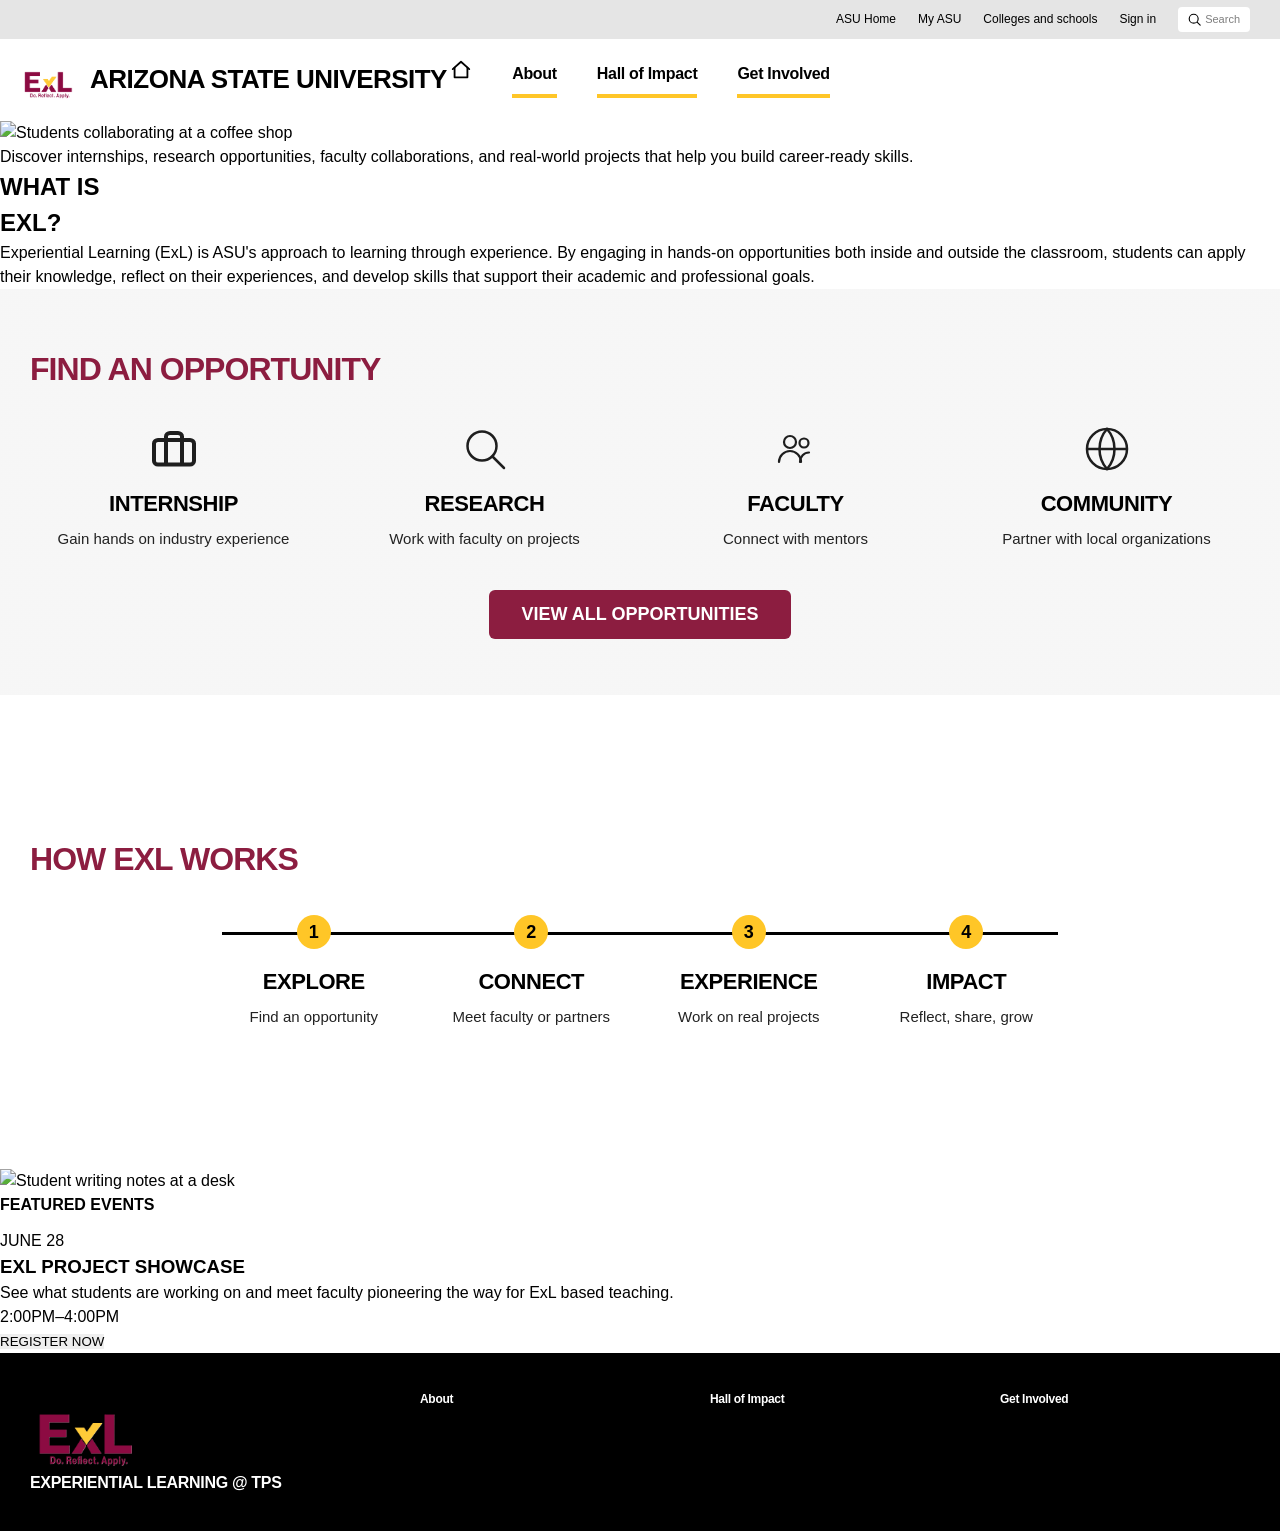
==== commit 84dd5c87: "Update index.html Replacing the Hall-of-impact block with Featured Events" ====
--- a/index.html
+++ b/index.html
@@ -172,52 +172,29 @@
     </div>
   </section>
 
-  <!-- Hall of Impact -->
-  <section class="hall-of-impact">
-    <div class="hall-inner">
-      <h2>HALL OF IMPACT</h2>
-      <div class="hall-banner">
-        See how students turned opportunities into meaningful
-        experiences and real-world impact.
-      </div>
-      <div class="story-grid">
-        <div class="story-card">
-          <img src="https://images.unsplash.com/photo-1544717305-2782549b5136?auto=format&fit=crop&w=600&q=80"
-            alt="Smiling student holding an orange folder">
-          <h3>STUDENT STORY</h3>
-          <button class="btn">VIEW STORY</button>
-        </div>
-        <div class="story-card">
-          <img src="https://images.unsplash.com/photo-1664382953647-5c6c76dd63b9?auto=format&fit=crop&w=600&q=80"
-            alt="Faculty member showing a student something on a laptop">
-          <h3>FACULTY HIGHLIGHT</h3>
-          <button class="btn">VIEW STORY</button>
-        </div>
-        <div class="story-card">
-          <img src="https://images.unsplash.com/photo-1600880292089-90a7e086ee0c?auto=format&fit=crop&w=600&q=80"
-            alt="Team members gripping wrists in a unity gesture">
-          <h3>COMMUNITY PARTNERSHIP</h3>
-          <button class="btn">VIEW STORY</button>
-        </div>
-        <div class="story-card">
-          <img src="https://images.unsplash.com/photo-1581094271901-8022df4466f9?auto=format&fit=crop&w=600&q=80"
-            alt="Student working with technology in a lab">
-          <h3>INNOVATION PROJECTS</h3>
-          <button class="btn">VIEW STORY</button>
-        </div>
-      </div>
-      <div class="center">
-        <button class="btn">EXPLORE ALL STORIES</button>
-      </div>
-    </div>
-  </section>
-
-  <!-- Ready to get started -->
-  <section class="cta-section">
-    <h2>READY TO GET STARTED?</h2>
-    <p>Find opportunities that align with your interests, skills, and career goals.</p>
-    <button class="btn">EXPLORE OPPORTUNITIES</button>
-  </section>
+<!-- Featured Events -->
+<section class="featured-events">
+  <div class="featured-events-photo">
+    <img src="https://images.unsplash.com/photo-1581094271901-8022df4466f9?auto=format&fit=crop&w=1200&q=80"
+      alt="Student writing notes at a desk">
+  </div>
+  <div class="featured-events-content">
+    <p class="hoi-eyebrow featured-eyebrow">FEATURED EVENTS</p>
+    <div class="event-card">
+      <div class="event-date">
+        <span class="event-month">JUNE</span>
+        <span class="event-day">28</span>
+      </div>
+      <div class="event-info">
+        <h3>EXL PROJECT SHOWCASE</h3>
+        <p>See what students are working on and meet faculty pioneering the way for ExL based
+          teaching.</p>
+      </div>
+    </div>
+    <p class="event-time">2:00PM&ndash;4:00PM</p>
+    <button class="btn-pill-gold">REGISTER NOW</button>
+  </div>
+</section>
 
   <!-- Footer -->
     <footer>
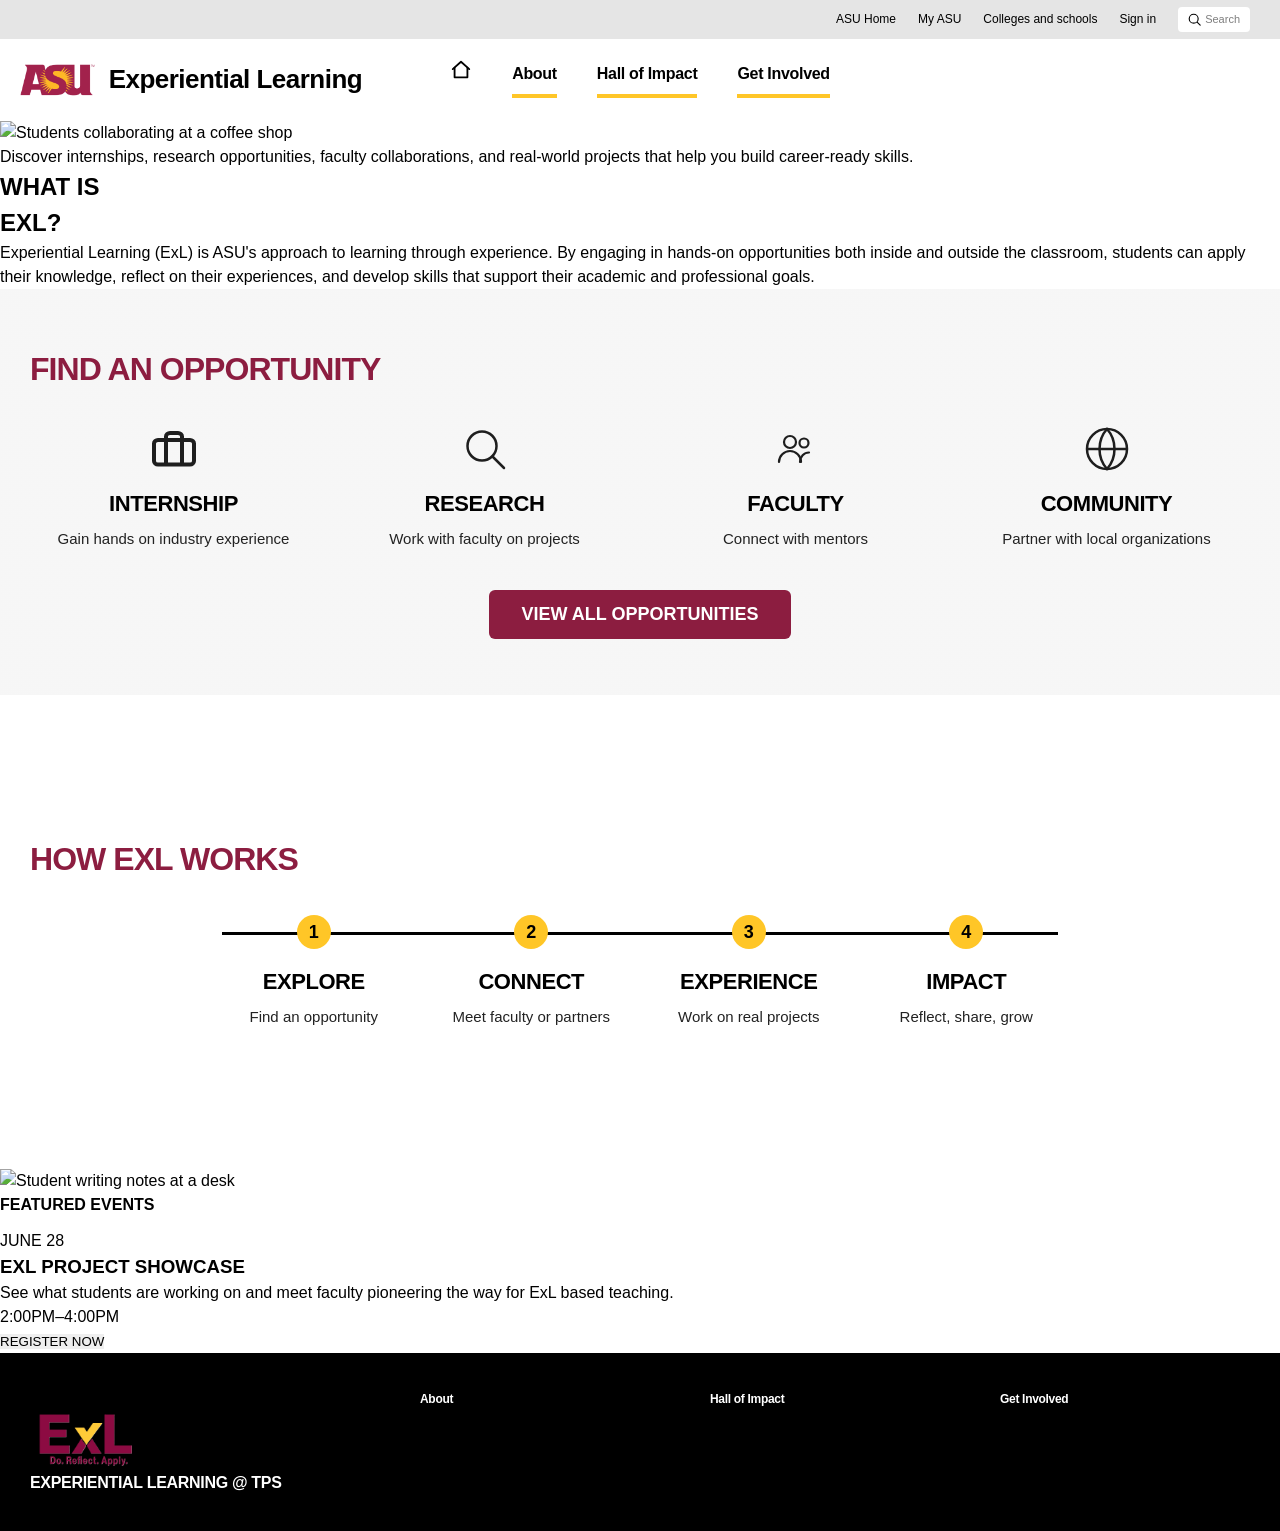
==== commit 4185adc5: "Update index.html Rolling back ASU logo" ====
--- a/index.html
+++ b/index.html
@@ -37,9 +37,9 @@
      <div class="nav-inner">
       <div class="logo-container header-brand">
       <a href="index.html">
-        <img class="asu-header-logo" src="images/logo.png" alt="ExL Impact logo">
+        <img class="asu-header-logo" src="images/asu-logo.png" alt="ASU logo">
       </a>
-      <span>ARIZONA STATE UNIVERSITY</span>
+      <span>Experiential Learning</span>
     </div>
     
       <nav class="primary-links">
--- a/styles.css
+++ b/styles.css
@@ -274,63 +274,9 @@
   border-radius: 999px;
   text-transform: none;
 }
-
 /* =========================================================
    6. Homepage Sections
    ========================================================= */
-
-.hero-wrap {
-  background: var(--asu-white);
-  box-shadow: 0 4px 10px rgba(0, 0, 0, 0.12);
-  padding: 24px 0 36px;
-}
-
-.hero {
-  max-width: var(--page-max);
-  margin: 0 auto;
-  padding: 0 30px;
-  text-align: center;
-}
-
-.hero-image-frame {
-  max-width: 915px;
-  margin: 0 auto;
-}
-
-.hero-image {
-  width: 100%;
-  aspect-ratio: 915 / 269;
-  height: auto;
-  object-fit: cover;
-  object-position: center 30%;
-}
-
-.hero h1,
-.opportunity-section h2,
-.how-it-works h2,
-.hall-of-impact h2,
-.cta-section h2 {
-  font-family: var(--font-ui);
-  font-weight: 700;
-  color: var(--asu-maroon);
-  letter-spacing: -0.03em;
-}
-
-.hero h1 {
-  font-size: 40px;
-  margin: 28px 0 20px;
-}
-
-.hero-banner {
-  display: inline-block;
-  max-width: 760px;
-  background: var(--asu-gold);
-  padding: 16px 32px;
-  font-family: var(--font-ui);
-  font-weight: 700;
-  font-size: 18px;
-  letter-spacing: -0.019em;
-}
 
 .opportunity-section {
   position: relative;
@@ -342,28 +288,26 @@
   background-position: center;
 }
 
-.opportunity-inner,
-.hall-inner {
+.opportunity-inner {
   max-width: var(--page-max);
   margin: 0 auto;
 }
 
 .opportunity-section h2,
 .how-it-works h2,
-.hall-of-impact h2,
 .cta-section h2 {
+  font-family: var(--font-ui);
+  font-weight: 700;
+  color: var(--asu-maroon);
+  letter-spacing: -0.03em;
   font-size: 32px;
   margin-bottom: 32px;
 }
 
-.opportunity-grid,
-.story-grid {
+.opportunity-grid {
   display: flex;
   gap: 24px;
   flex-wrap: wrap;
-}
-
-.opportunity-grid {
   justify-content: space-between;
   margin-bottom: 40px;
 }
@@ -448,68 +392,6 @@
   color: var(--asu-black);
 }
 
-.hall-of-impact {
-  margin-top: 100px;
-  position: relative;
-  background-color: var(--asu-black);
-  color: var(--asu-white);
-  padding: 10px 30px 56px;
-  background-image: url("https://images.unsplash.com/photo-1664179550988-5cc4755ab6e5?auto=format&fit=crop&w=1600&q=60");
-  background-size: cover;
-  background-position: center;
-}
-
-.hall-of-impact h2 {
-  text-align: center;
-  margin-top: -85px;
-  padding: 10px 85px;
-}
-
-.hall-banner {
-  display: block;
-  max-width: 600px;
-  margin: -45px auto 40px;
-  background: var(--asu-gold);
-  color: var(--asu-black);
-  padding: 8px 16px;
-  font-family: var(--font-ui);
-  font-weight: 700;
-  font-size: 18px;
-  letter-spacing: -0.019em;
-  text-align: center;
-}
-
-.story-grid {
-  margin-bottom: 36px;
-}
-
-.story-card {
-  flex: 1;
-  min-width: 200px;
-  background: var(--asu-white);
-  color: var(--asu-black);
-  padding: 32px;
-  text-align: center;
-}
-
-.story-card img {
-  width: 100%;
-  aspect-ratio: 1 / 1;
-  object-fit: cover;
-  object-position: center 20%;
-  border: 1px solid var(--asu-black);
-  border-radius: 4px;
-  margin-bottom: 18px;
-}
-
-.story-card h3 {
-  font-family: var(--font-ui);
-  font-size: 22px;
-  font-weight: 700;
-  letter-spacing: -0.02em;
-  margin-bottom: 18px;
-}
-
 .cta-section {
   max-width: var(--page-max);
   margin: 0 auto;
@@ -618,13 +500,15 @@
   text-transform: none;
 }
 
+/* Paint streak under "do?" */
+
 .hoi-pathway-intro h2::after {
   content: "";
   position: absolute;
-  left: 70px;
-  bottom: -28px;
-  width: 110px;
-  height: 28px;
+  left: 76px;
+  bottom: -18px;
+  width: 95px;
+  height: 24px;
   background: url("images/Vector-1.png") center / contain no-repeat;
   z-index: 2;
   display: block;
@@ -794,19 +678,30 @@
   margin-bottom: 18px;
 }
 
-.story-quote-box p {
-  font-size: 14px;
-  line-height: 1.25;
-  text-transform: none;
+.story-quote-box {
+  background: var(--asu-gold);
+
+  clip-path: polygon(
+    0 0,
+    100% 0,
+    92% 100%,
+    0 100%
+  );
+
+  position: relative;
+  z-index: 3;
 }
 
 .story-quote-box strong {
   color: var(--asu-maroon);
 }
 
+/* Student story image alignment */
+
 .story-main-image {
-  margin-left: -75px;
-  z-index: 1;
+  position: relative;
+  margin-left: -30px;
+  z-index: 2;
 }
 
 .story-main-image img {
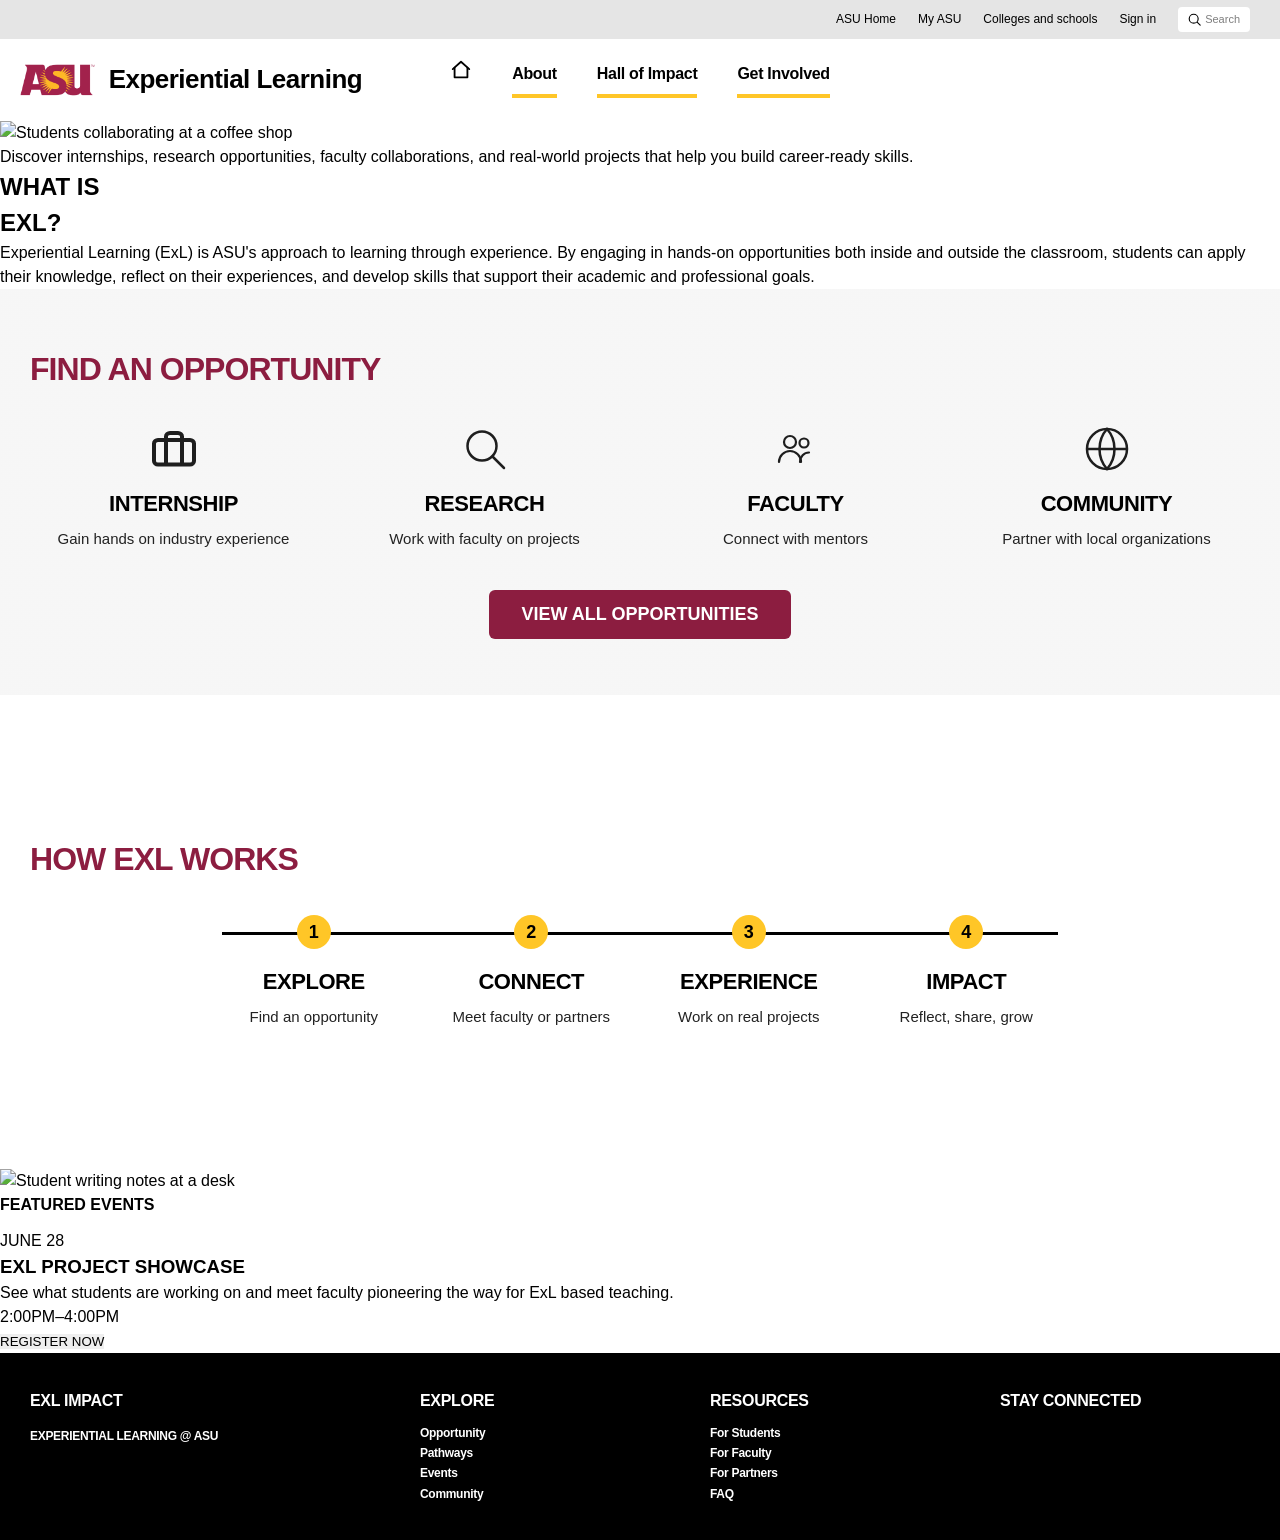
==== commit 8a9a91a6: "Footer and Logo updates" ====
--- a/index.html
+++ b/index.html
@@ -197,28 +197,60 @@
 </section>
 
   <!-- Footer -->
-    <footer>
-    <div class="footer-inner">
-      <div class="footer-column">
-        <div class="logo-container">
-          <img class="logo-image exl-logo" src="images/logo.png" alt="ExL Impact logo">
-        </div>
-        <p>EXPERIENTIAL LEARNING @ TPS</p>
-      </div>
-
-      <div class="footer-column">
-        <a href="#">About</a>
-      </div>
-
-      <div class="footer-column">
-        <a href="hall-of-impact.html">Hall of Impact</a>
-      </div>
-
-      <div class="footer-column">
-        <a href="placeholder-get-involved.html">Get Involved</a>
-      </div>
-    </div>
-  </footer>
+<footer>
+  <div class="footer-inner">
+    <div class="footer-column footer-logo-column">
+      <h4 class="footer-brand-heading">EXL IMPACT</h4>
+      <p>EXPERIENTIAL LEARNING @ ASU</p>
+    </div>
+
+    <div class="footer-column">
+      <h4>EXPLORE</h4>
+      <a href="#">Opportunity</a>
+      <a href="#">Pathways</a>
+      <a href="#">Events</a>
+      <a href="#">Community</a>
+    </div>
+
+    <div class="footer-column">
+      <h4>RESOURCES</h4>
+      <a href="#">For Students</a>
+      <a href="#">For Faculty</a>
+      <a href="#">For Partners</a>
+      <a href="#">FAQ</a>
+    </div>
+
+    <div class="footer-column">
+      <h4>STAY CONNECTED</h4>
+      <div class="footer-social">
+        <a href="#" aria-label="Instagram">
+          <svg viewBox="0 0 24 24" fill="none" xmlns="http://www.w3.org/2000/svg">
+            <rect x="3" y="3" width="18" height="18" rx="5" stroke="currentColor" stroke-width="1.8"/>
+            <circle cx="12" cy="12" r="4" stroke="currentColor" stroke-width="1.8"/>
+            <circle cx="17.5" cy="6.5" r="1" fill="currentColor"/>
+          </svg>
+        </a>
+        <a href="#" aria-label="Twitter">
+          <svg viewBox="0 0 24 24" fill="none" xmlns="http://www.w3.org/2000/svg">
+            <path d="M4 4l16 16M20 4L4 20" stroke="currentColor" stroke-width="1.8" stroke-linecap="round"/>
+          </svg>
+        </a>
+        <a href="#" aria-label="YouTube">
+          <svg viewBox="0 0 24 24" fill="none" xmlns="http://www.w3.org/2000/svg">
+            <rect x="2" y="5" width="20" height="14" rx="4" stroke="currentColor" stroke-width="1.8"/>
+            <path d="M10.5 9.5l5 2.5-5 2.5z" fill="currentColor"/>
+          </svg>
+        </a>
+        <a href="#" aria-label="Email">
+          <svg viewBox="0 0 24 24" fill="none" xmlns="http://www.w3.org/2000/svg">
+            <rect x="2.5" y="5" width="19" height="14" rx="2" stroke="currentColor" stroke-width="1.8"/>
+            <path d="M3.5 6.5l8.5 7 8.5-7" stroke="currentColor" stroke-width="1.8" stroke-linecap="round" stroke-linejoin="round"/>
+          </svg>
+        </a>
+      </div>
+    </div>
+  </div>
+</footer>
 
 </body>
 
--- a/styles.css
+++ b/styles.css
@@ -678,29 +678,15 @@
   margin-bottom: 18px;
 }
 
-.story-quote-box {
-  background: var(--asu-gold);
-
-  clip-path: polygon(
-    0 0,
-    100% 0,
-    92% 100%,
-    0 100%
-  );
-
-  position: relative;
-  z-index: 3;
-}
-
 .story-quote-box strong {
   color: var(--asu-maroon);
 }
 
 /* Student story image alignment */
 
+
 .story-main-image {
-  position: relative;
-  margin-left: -30px;
+  margin-left: -60px;
   z-index: 2;
 }
 
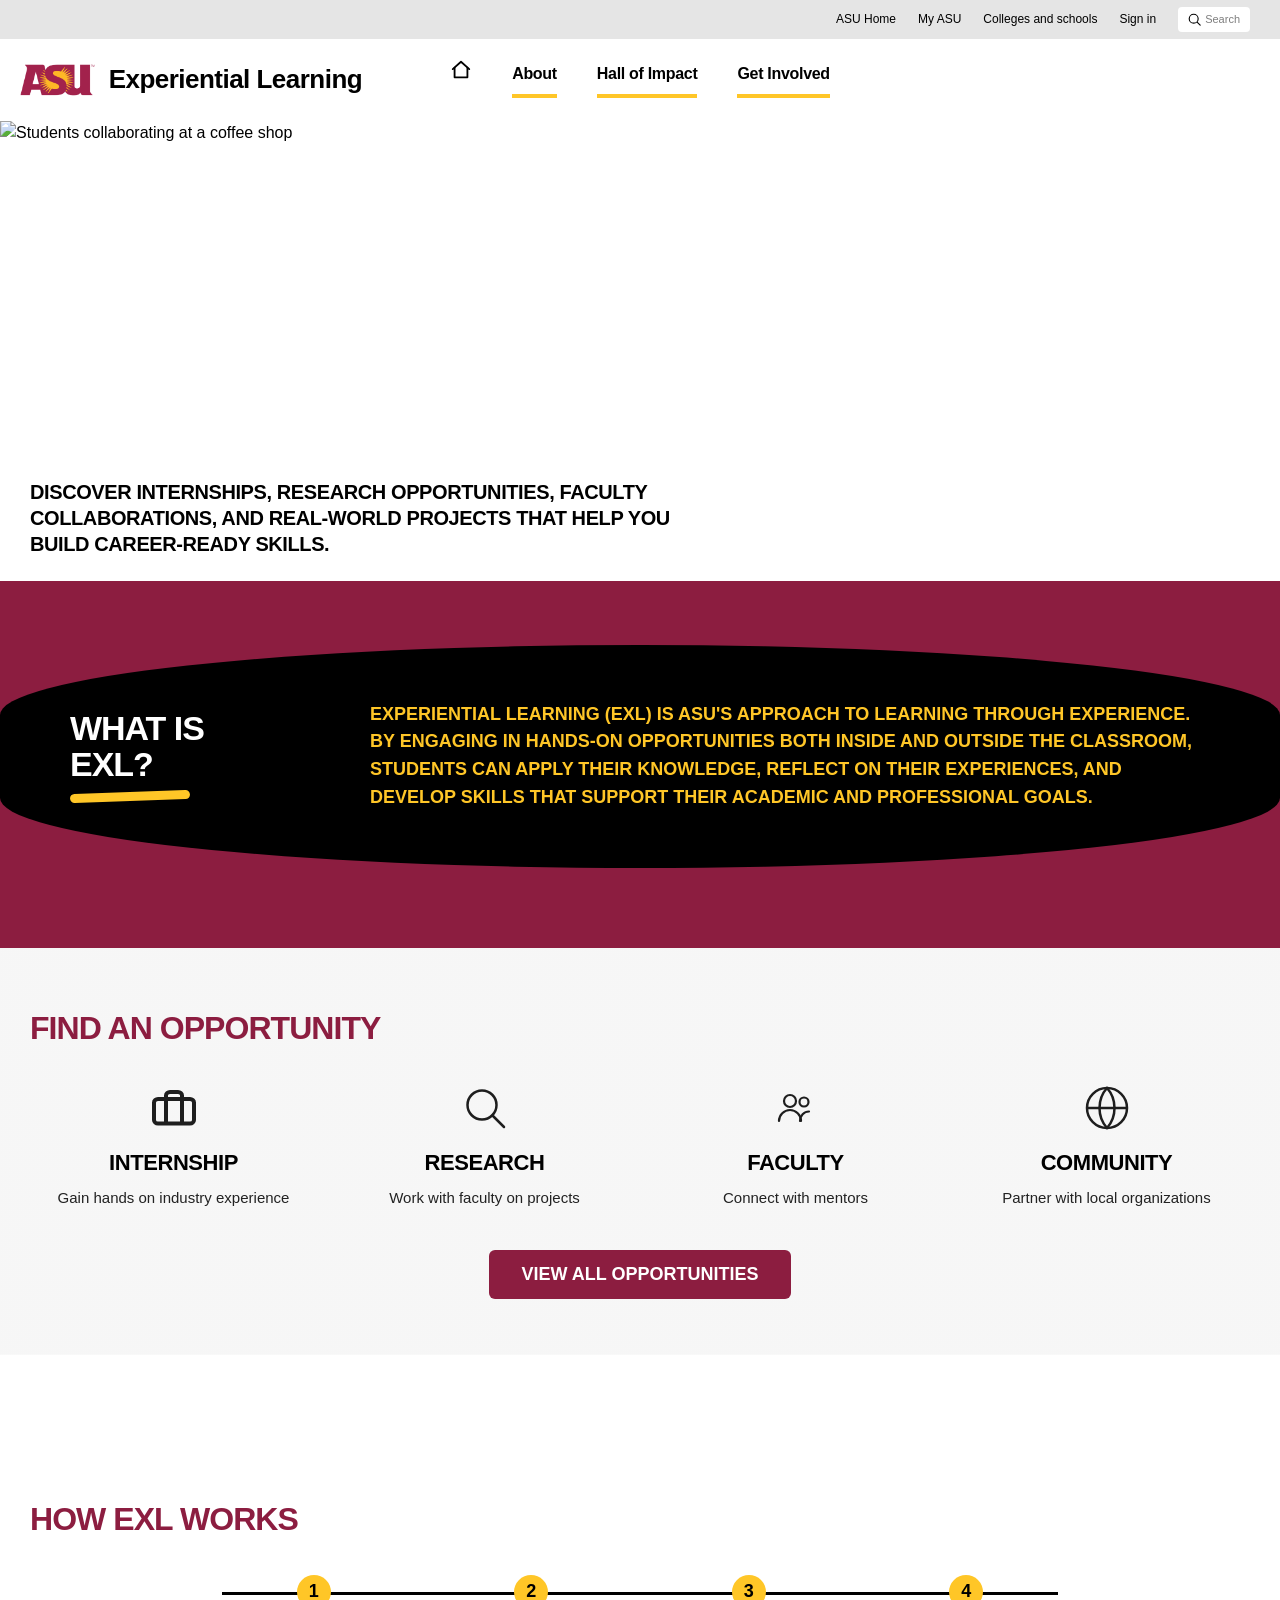
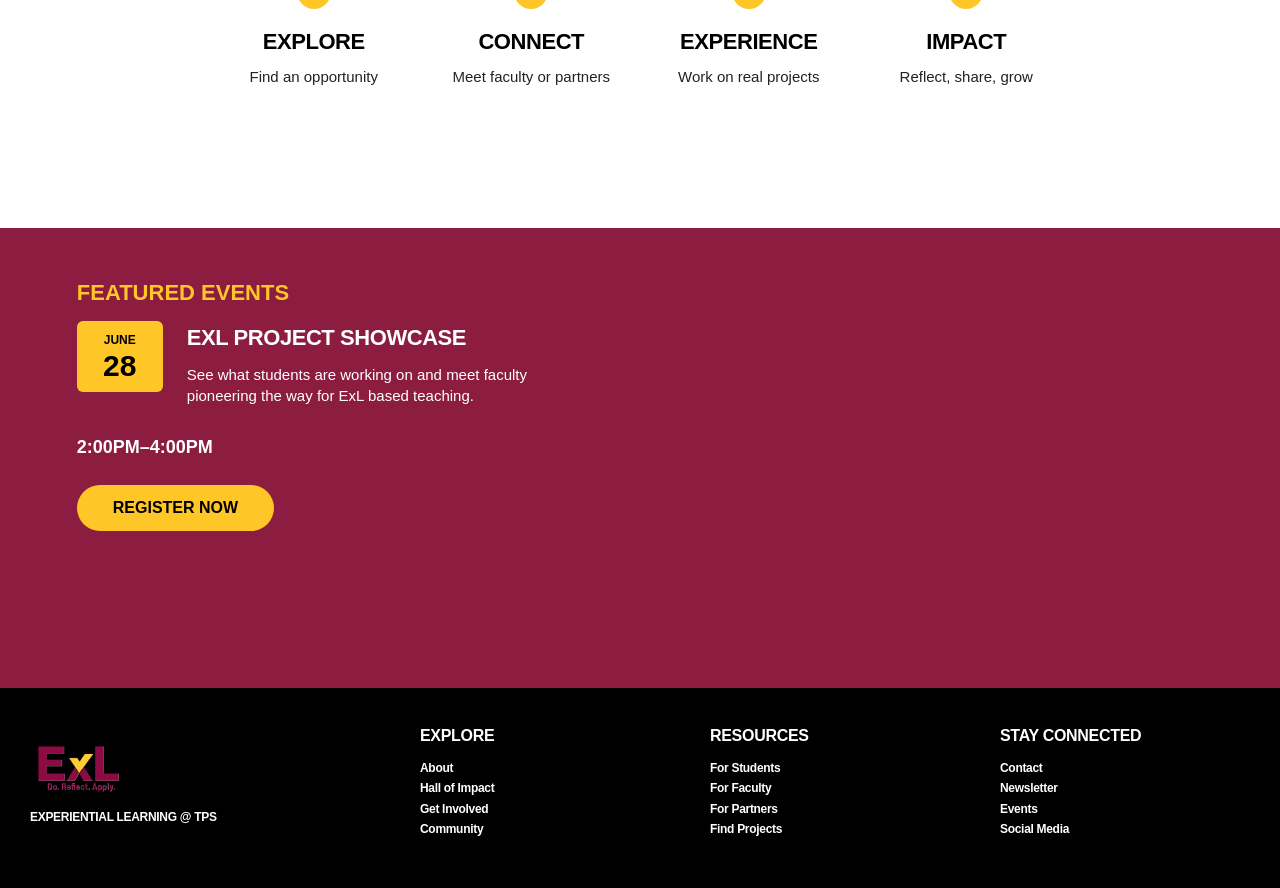
==== commit 39a28747: "Update index.html" ====
--- a/index.html
+++ b/index.html
@@ -197,60 +197,48 @@
 </section>
 
   <!-- Footer -->
-<footer>
-  <div class="footer-inner">
-    <div class="footer-column footer-logo-column">
-      <h4 class="footer-brand-heading">EXL IMPACT</h4>
-      <p>EXPERIENTIAL LEARNING @ ASU</p>
-    </div>
-
-    <div class="footer-column">
-      <h4>EXPLORE</h4>
-      <a href="#">Opportunity</a>
-      <a href="#">Pathways</a>
-      <a href="#">Events</a>
-      <a href="#">Community</a>
-    </div>
-
-    <div class="footer-column">
-      <h4>RESOURCES</h4>
-      <a href="#">For Students</a>
-      <a href="#">For Faculty</a>
-      <a href="#">For Partners</a>
-      <a href="#">FAQ</a>
-    </div>
-
-    <div class="footer-column">
-      <h4>STAY CONNECTED</h4>
-      <div class="footer-social">
-        <a href="#" aria-label="Instagram">
-          <svg viewBox="0 0 24 24" fill="none" xmlns="http://www.w3.org/2000/svg">
-            <rect x="3" y="3" width="18" height="18" rx="5" stroke="currentColor" stroke-width="1.8"/>
-            <circle cx="12" cy="12" r="4" stroke="currentColor" stroke-width="1.8"/>
-            <circle cx="17.5" cy="6.5" r="1" fill="currentColor"/>
-          </svg>
-        </a>
-        <a href="#" aria-label="Twitter">
-          <svg viewBox="0 0 24 24" fill="none" xmlns="http://www.w3.org/2000/svg">
-            <path d="M4 4l16 16M20 4L4 20" stroke="currentColor" stroke-width="1.8" stroke-linecap="round"/>
-          </svg>
-        </a>
-        <a href="#" aria-label="YouTube">
-          <svg viewBox="0 0 24 24" fill="none" xmlns="http://www.w3.org/2000/svg">
-            <rect x="2" y="5" width="20" height="14" rx="4" stroke="currentColor" stroke-width="1.8"/>
-            <path d="M10.5 9.5l5 2.5-5 2.5z" fill="currentColor"/>
-          </svg>
-        </a>
-        <a href="#" aria-label="Email">
-          <svg viewBox="0 0 24 24" fill="none" xmlns="http://www.w3.org/2000/svg">
-            <rect x="2.5" y="5" width="19" height="14" rx="2" stroke="currentColor" stroke-width="1.8"/>
-            <path d="M3.5 6.5l8.5 7 8.5-7" stroke="currentColor" stroke-width="1.8" stroke-linecap="round" stroke-linejoin="round"/>
-          </svg>
-        </a>
-      </div>
-    </div>
-  </div>
-</footer>
+  <footer>
+    <div class="footer-inner">
+
+      <div class="footer-column footer-logo-column">
+        <img class="footer-exl-logo" src="images/logo.png" alt="ExL Impact logo">
+        <p>EXPERIENTIAL LEARNING @ TPS</p>
+      </div>
+
+      <div class="footer-column">
+        <h4>EXPLORE</h4>
+        <a href="#">About</a>
+        <a href="hall-of-impact.html">Hall of Impact</a>
+        <a href="#">Get Involved</a>
+        <a href="#">Community</a>
+      </div>
+
+      <div class="footer-column">
+        <h4>RESOURCES</h4>
+        <a href="#">For Students</a>
+        <a href="#">For Faculty</a>
+        <a href="#">For Partners</a>
+        <a href="#">Find Projects</a>
+      </div>
+
+      <div class="footer-column">
+          <h4>STAY CONNECTED</h4>
+
+          <a href="#">Contact</a>
+          <a href="#">Newsletter</a>
+          <a href="#">Events</a>
+          <a href="#">Social Media</a>
+
+          <div class="footer-social">
+              <i class="fa-brands fa-facebook-f"></i>
+              <i class="fa-brands fa-instagram"></i>
+              <i class="fa-brands fa-linkedin-in"></i>
+              <i class="fa-brands fa-youtube"></i>
+          </div>
+      </div>
+
+    </div>
+  </footer>
 
 </body>
 
--- a/styles.css
+++ b/styles.css
@@ -278,6 +278,84 @@
    6. Homepage Sections
    ========================================================= */
 
+.home-hero { max-width: var(--page-max); margin: 0 auto; }
+.home-hero-media { position: relative; }
+.home-hero-media img {
+  width: 100%; height: 460px; object-fit: cover; object-position: center 35%;
+}
+.home-hero-caption {
+  position: absolute; left: 0; bottom: 0; max-width: 720px;
+  background: rgba(255,255,255,0.8); padding: 24px 30px;
+}
+.home-hero-caption p {
+  font-family: var(--font-ui); font-weight: 700; font-size: 20px;
+  line-height: 1.3; letter-spacing: -0.02em; text-transform: uppercase;
+  color: var(--asu-black); margin: 0;
+}
+
+.what-is-exl-wrap {
+  background: var(--asu-maroon);
+  padding: 64px 0 80px;   /* was: padding: 36px 0; */
+}
+.what-is-exl {
+  max-width: var(--page-max); margin: 0 auto; background: var(--asu-black);
+  border-radius: 50% / 70px; padding: 56px 70px;
+  display: grid; grid-template-columns: 260px 1fr; gap: 40px; align-items: center;
+}
+.what-is-exl h2 {
+  color: var(--asu-white); font-family: var(--font-ui); font-weight: 700;
+  font-size: 34px; line-height: 1.05; letter-spacing: -0.03em;
+}
+.what-is-exl-underline {
+  display: block; width: 120px; height: 9px; margin-top: 10px;
+  background: var(--asu-gold); border-radius: 6px; transform: rotate(-2deg);
+}
+.what-is-exl p {
+  color: var(--asu-gold); font-family: var(--font-ui); font-weight: 700;
+  font-size: 18px; line-height: 1.55; text-transform: uppercase; margin: 0;
+}
+
+.featured-events { position: relative; min-height: 460px; background: var(--asu-maroon); overflow: hidden; }
+.featured-events-photo {
+  position: absolute; inset: 0;
+  clip-path: polygon(63% 0, 100% 0, 100% 100%, 44% 100%);
+}
+.featured-events-photo img { width: 100%; height: 100%; object-fit: cover; }
+.featured-events-content {
+  position: relative; z-index: 2; max-width: var(--page-max); margin: 0 auto;
+  padding: 48px 6%; color: var(--asu-white);
+}
+.featured-eyebrow { color: var(--asu-gold); font-size: 22px; margin-bottom: 24px; }
+.event-card { display: flex; gap: 24px; align-items: flex-start; margin-bottom: 28px; }
+.event-date {
+  flex-shrink: 0; width: 86px; background: var(--asu-gold); color: var(--asu-black);
+  border-radius: 6px; padding: 10px 0; text-align: center;
+}
+.event-month { display: block; font-size: 12px; font-weight: 700; }
+.event-day { display: block; font-size: 30px; font-weight: 700; line-height: 1.1; }
+.event-info h3 { font-size: 22px; font-weight: 700; letter-spacing: -0.02em; margin-bottom: 10px; }
+.event-info p { font-size: 15px; line-height: 1.4; max-width: 360px; }
+.event-time { font-size: 18px; font-weight: 700; margin-bottom: 24px; }
+.btn-pill-gold {
+  display: inline-block; background: var(--asu-gold); color: var(--asu-black);
+  font-family: var(--font-ui); font-size: 16px; font-weight: 700;
+  padding: 14px 36px; border-radius: 999px;
+}
+.btn-pill-gold:hover { background: #E6B021; }
+
+.footer-brand-heading { font-size: 26px; }
+.footer-social a {
+  display: flex; align-items: center; justify-content: center;
+  width: 30px; height: 30px; border-radius: 50%; background: rgba(255,255,255,0.12);
+}
+.footer-social svg { width: 16px; height: 16px; }
+
+@media (max-width: 900px) {
+  .what-is-exl { grid-template-columns: 1fr; border-radius: 28px; padding: 40px 36px; }
+  .featured-events-photo { display: none; }
+  .featured-events-content { padding: 40px 6%; }
+}
+
 .opportunity-section {
   position: relative;
   padding: 56px 30px;
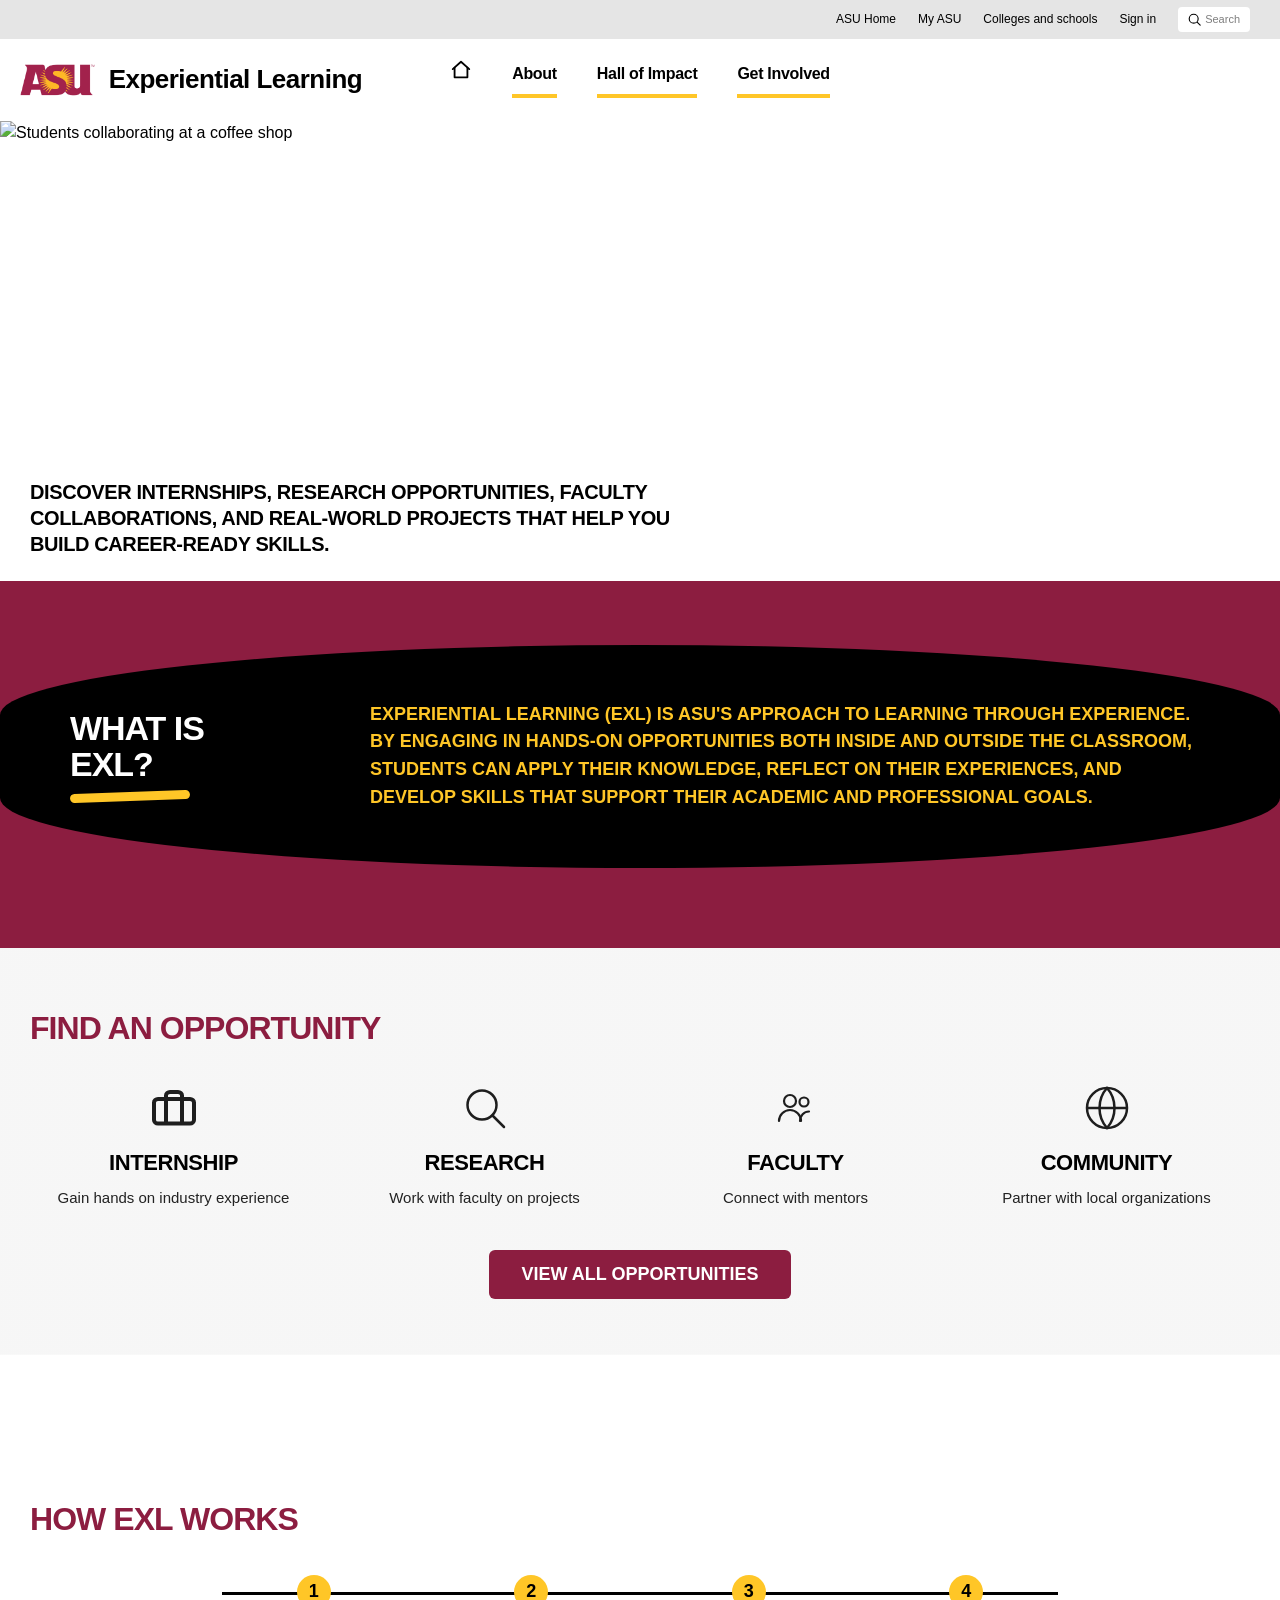
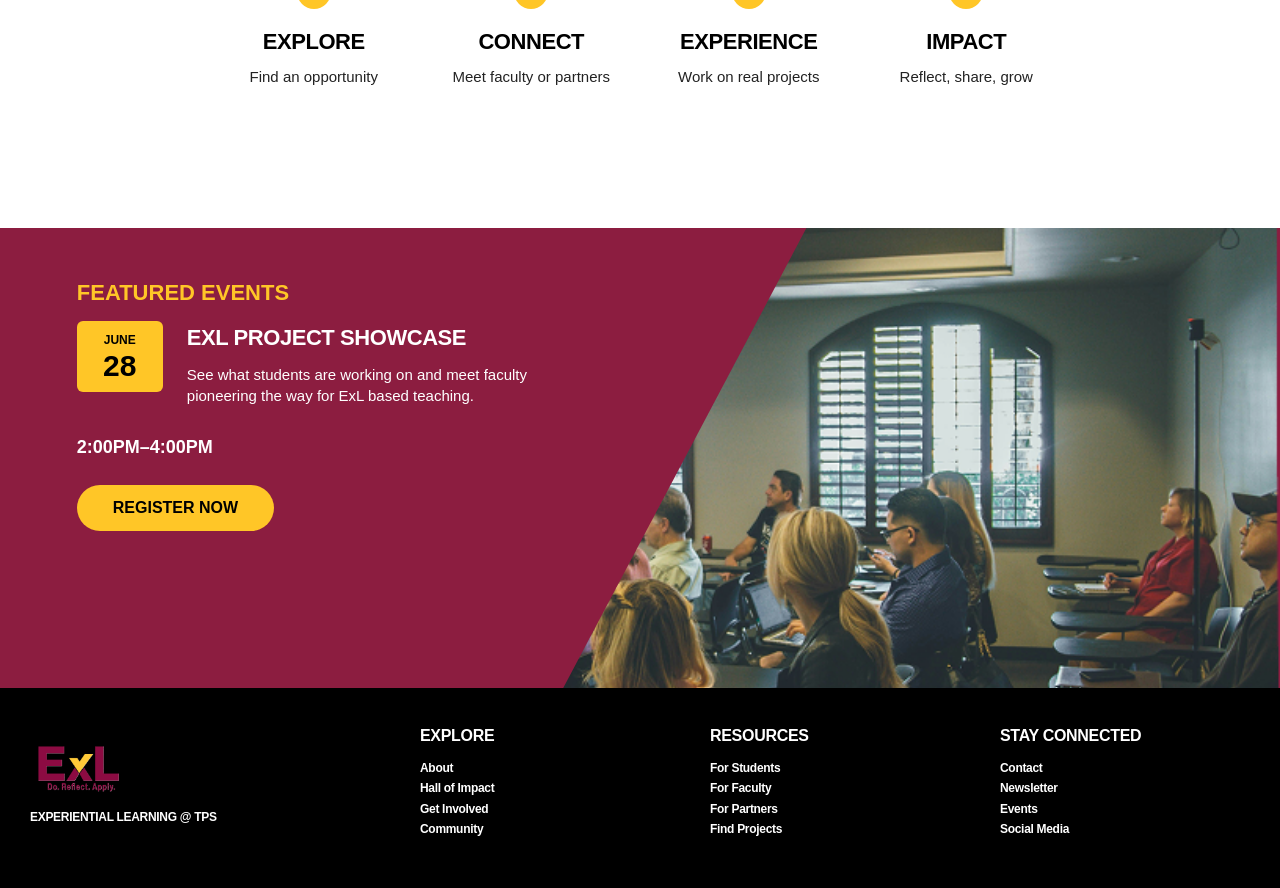
==== commit 59484903: "Featured events image update" ====
--- a/index.html
+++ b/index.html
@@ -175,8 +175,7 @@
 <!-- Featured Events -->
 <section class="featured-events">
   <div class="featured-events-photo">
-    <img src="https://images.unsplash.com/photo-1581094271901-8022df4466f9?auto=format&fit=crop&w=1200&q=80"
-      alt="Student writing notes at a desk">
+    <img class="asu-header-logo" src="images/featured_events.png" alt="Featured events image">
   </div>
   <div class="featured-events-content">
     <p class="hoi-eyebrow featured-eyebrow">FEATURED EVENTS</p>
